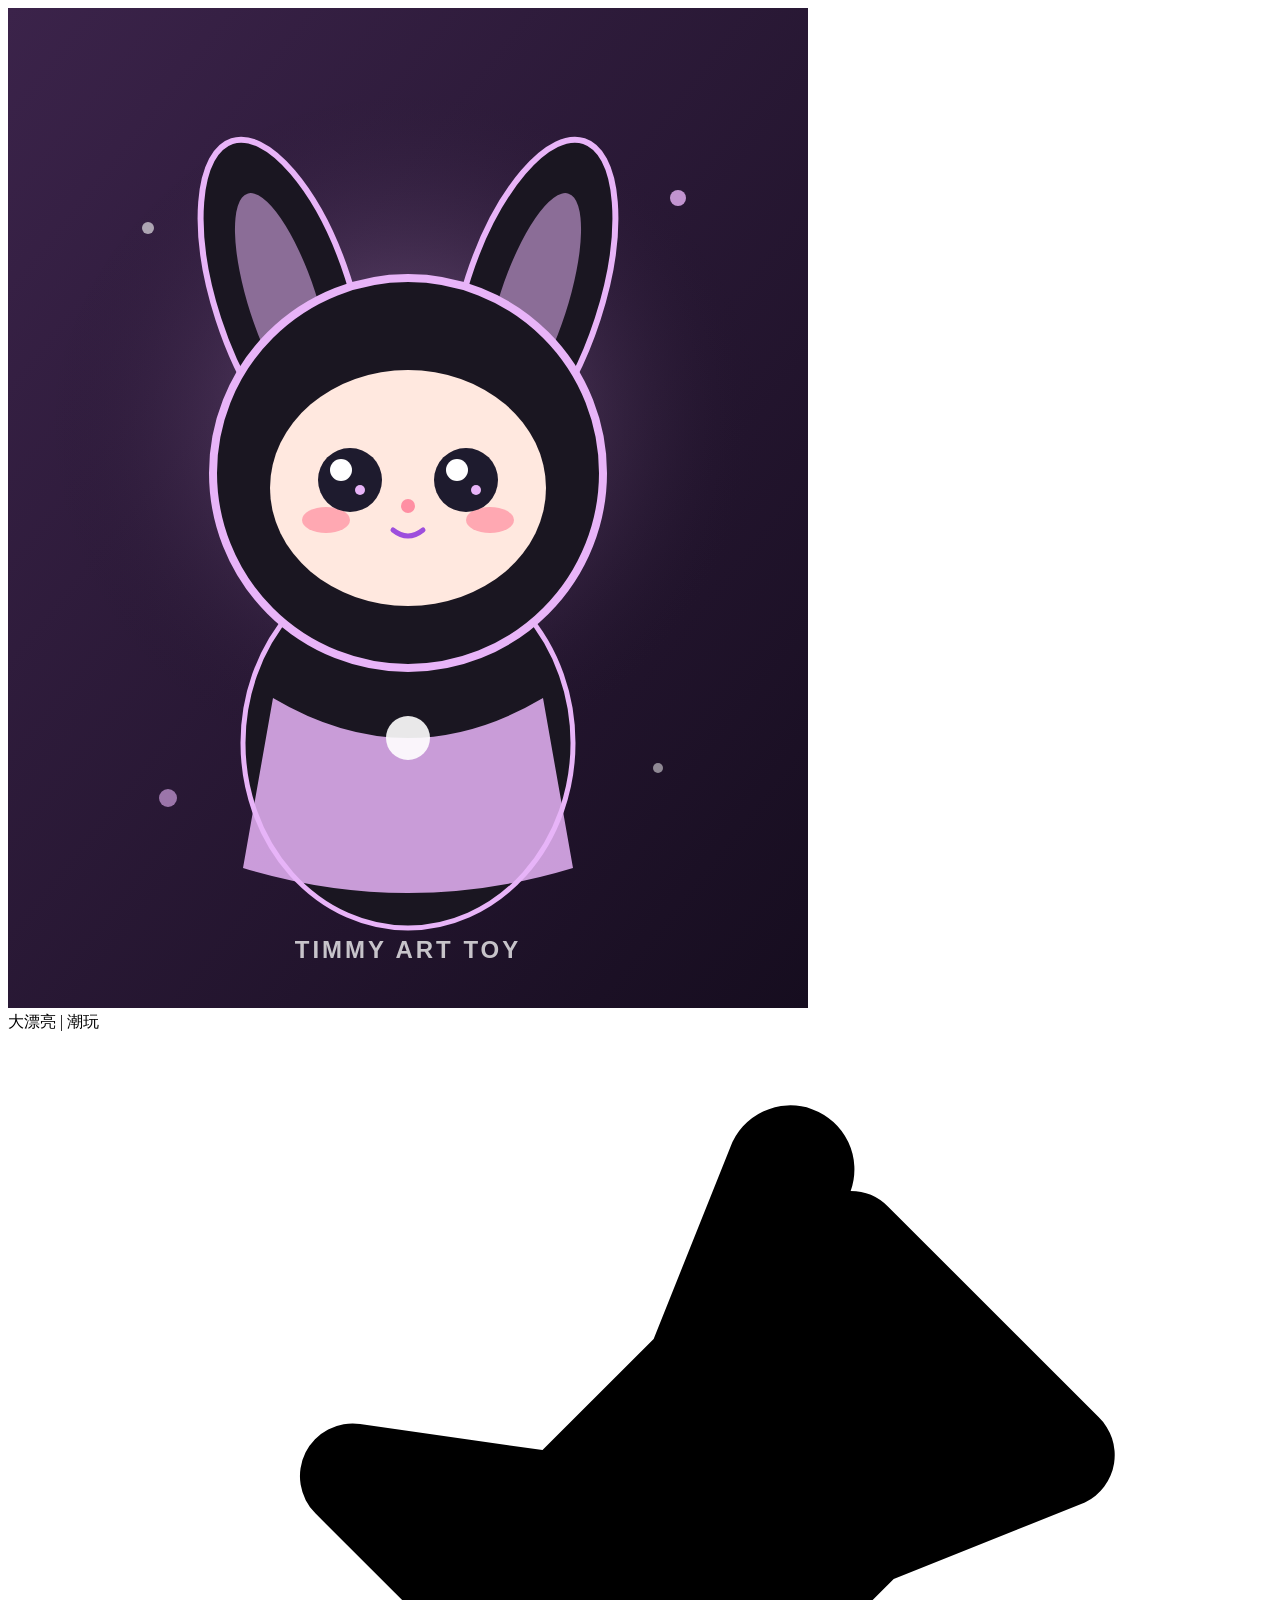
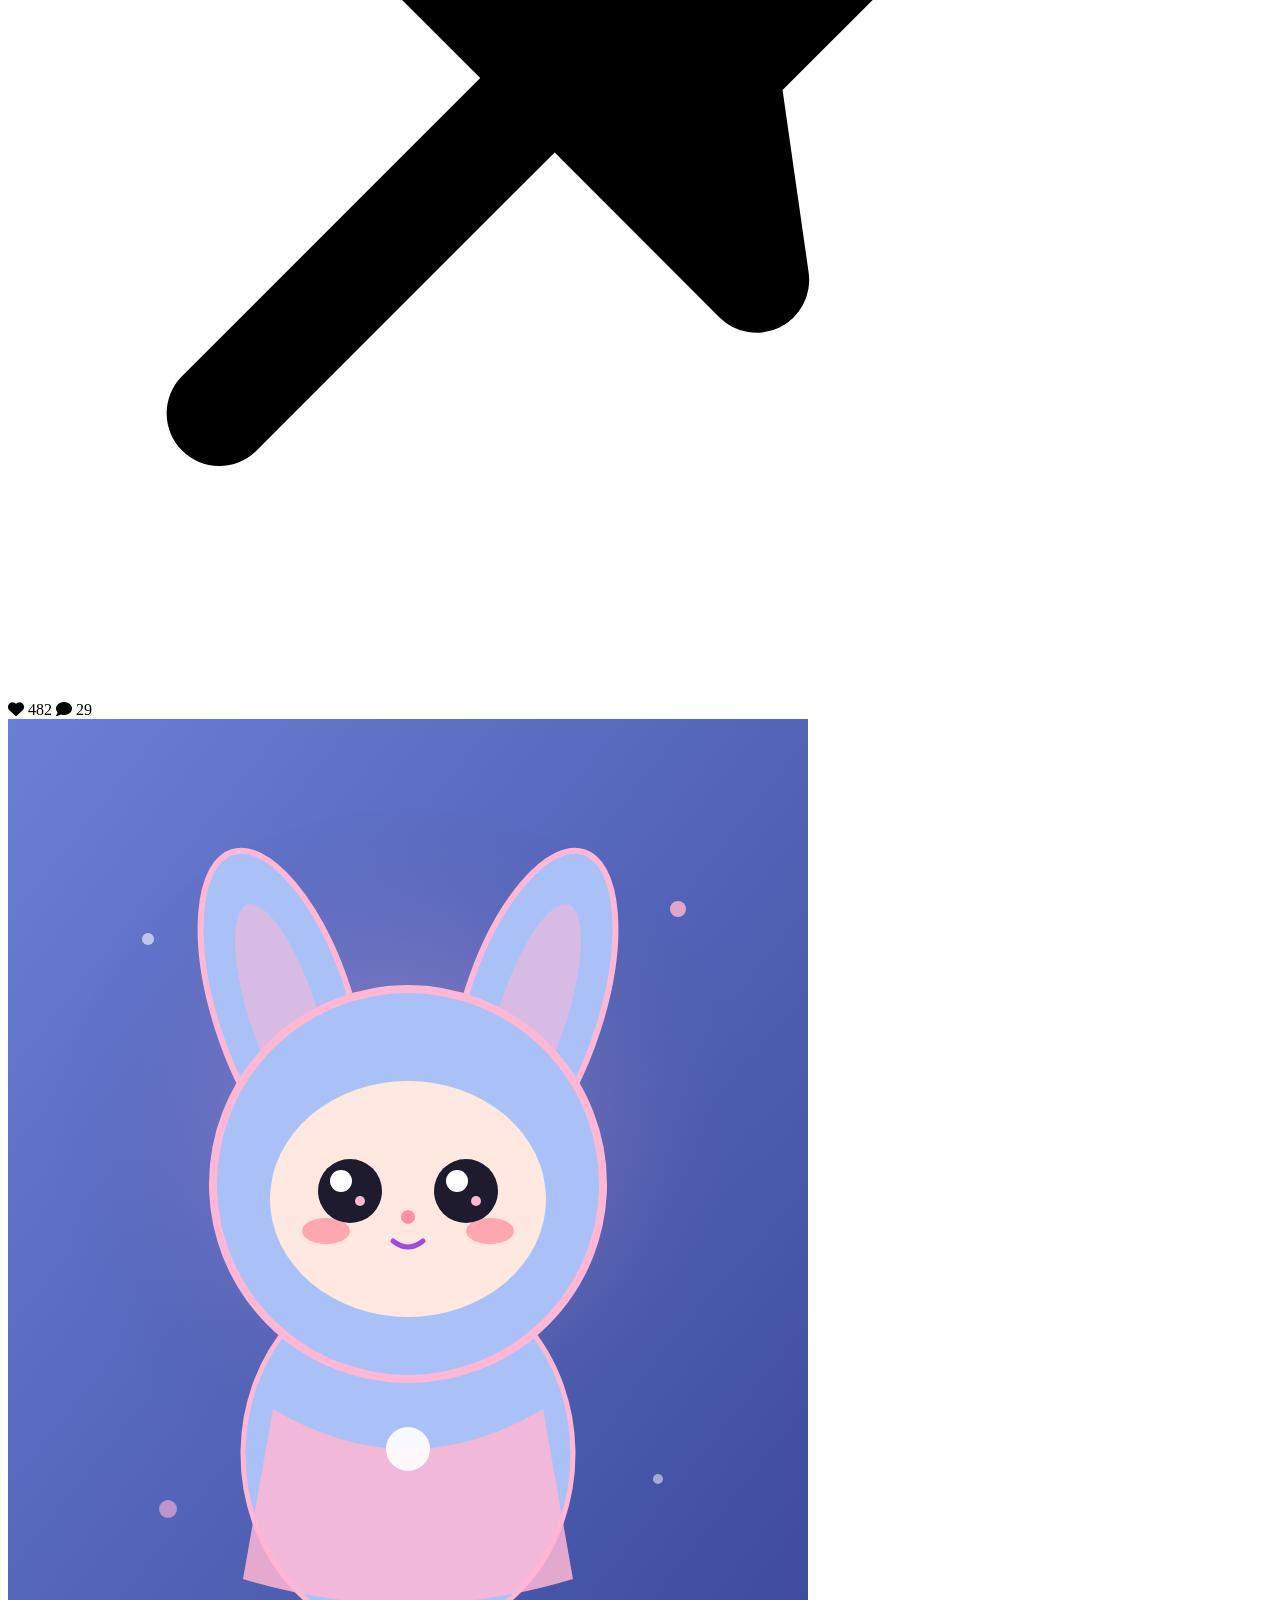
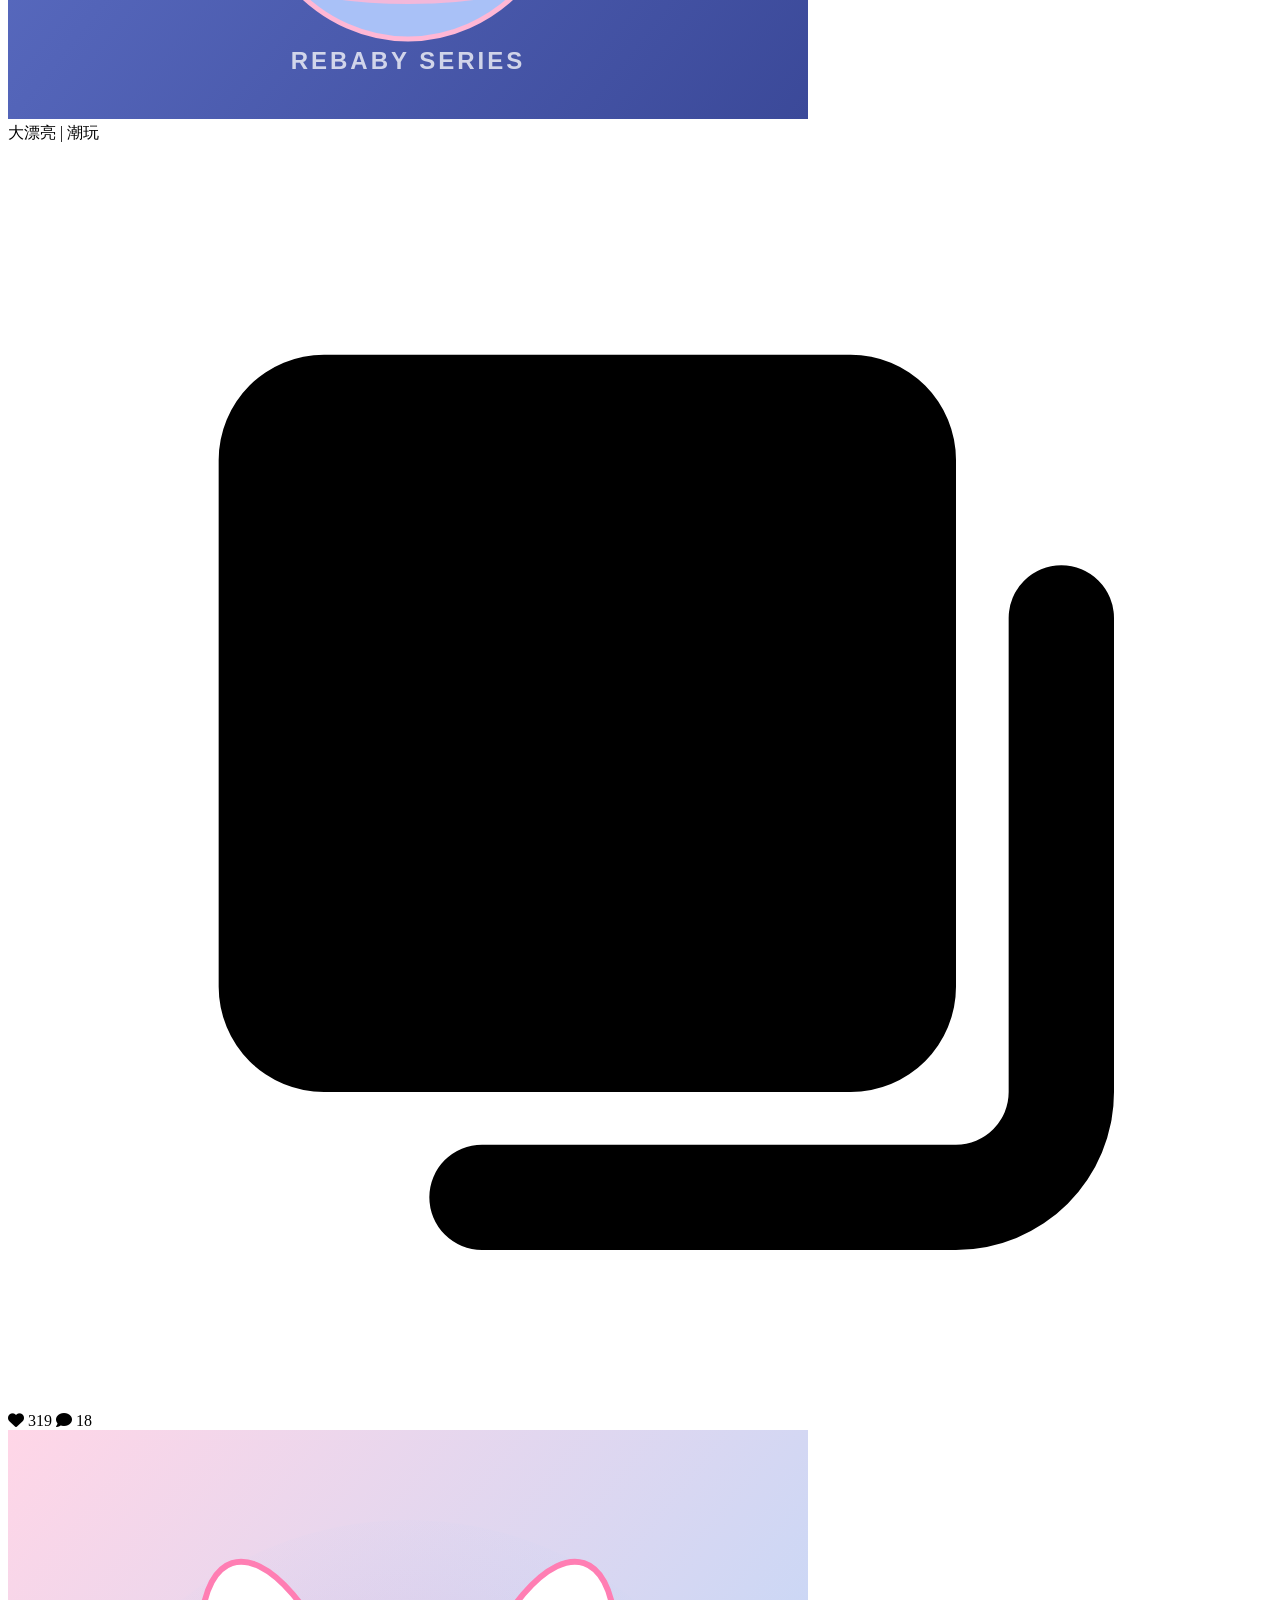
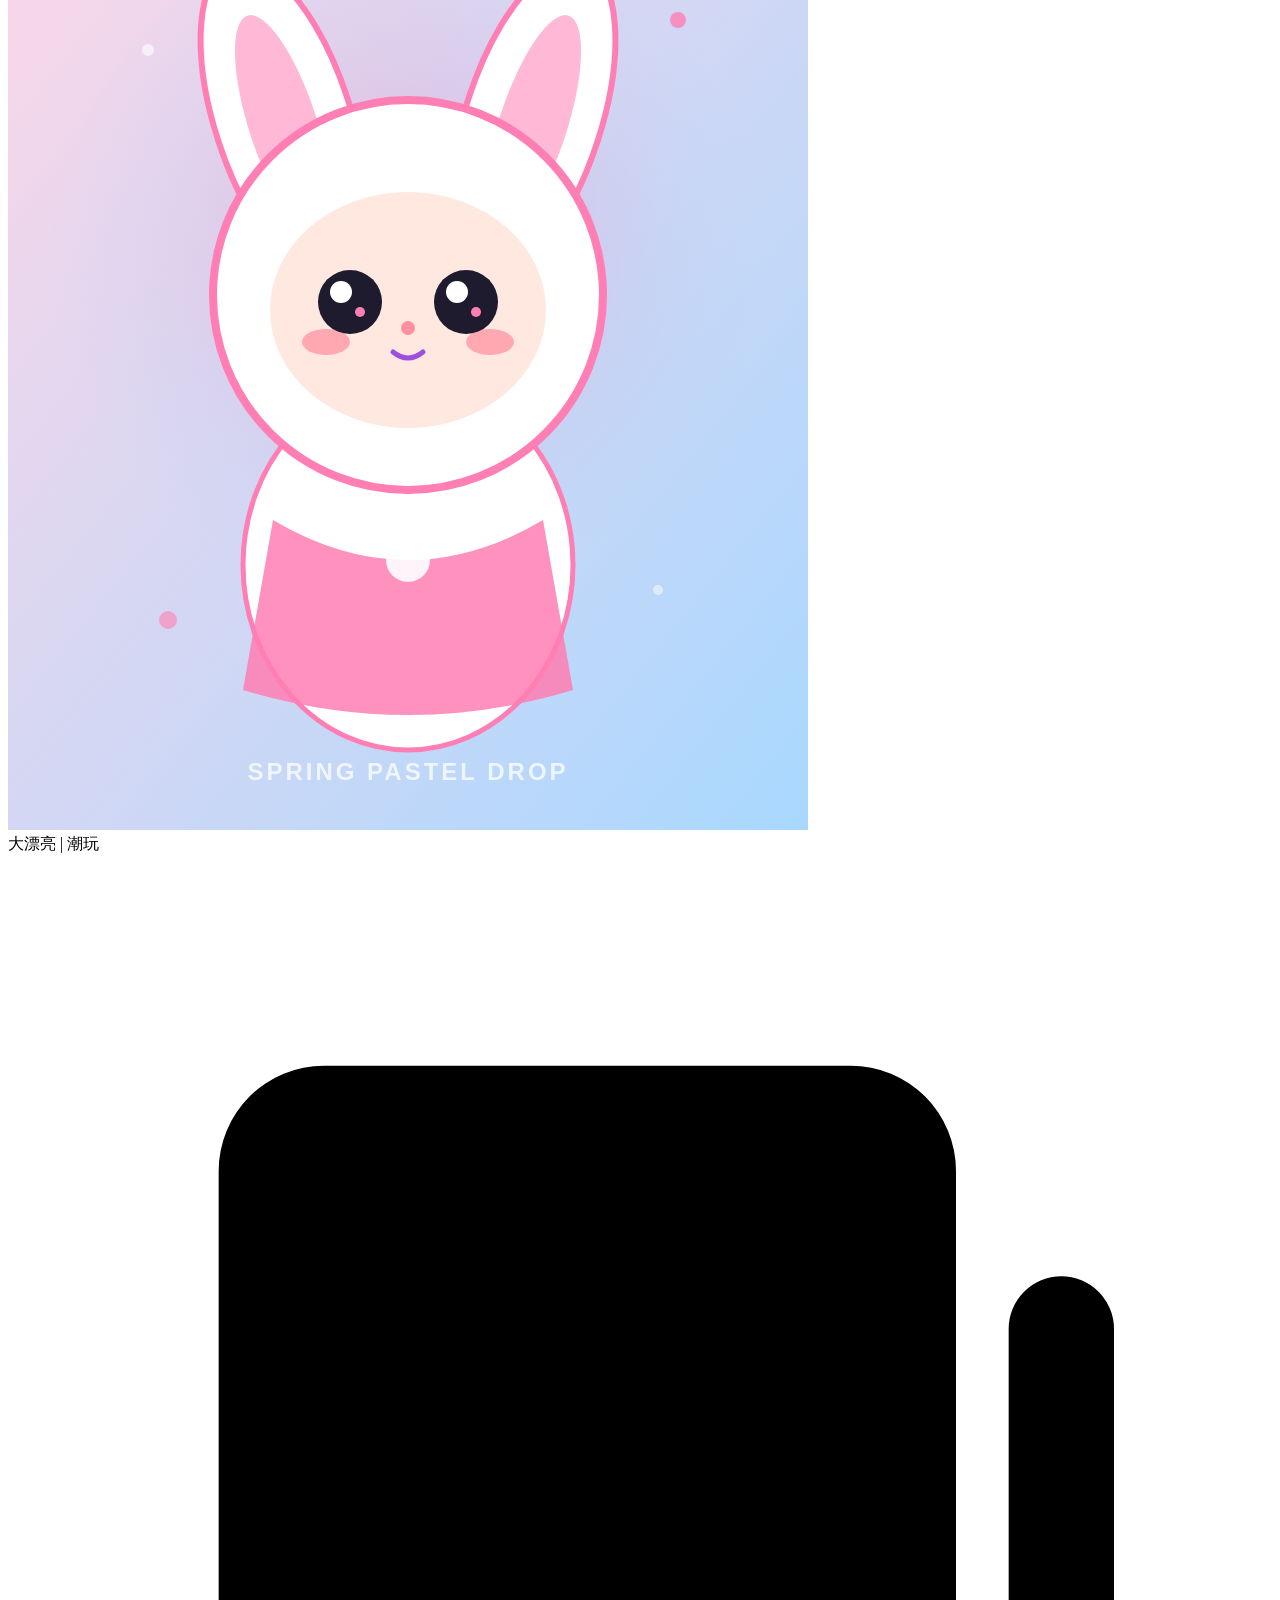
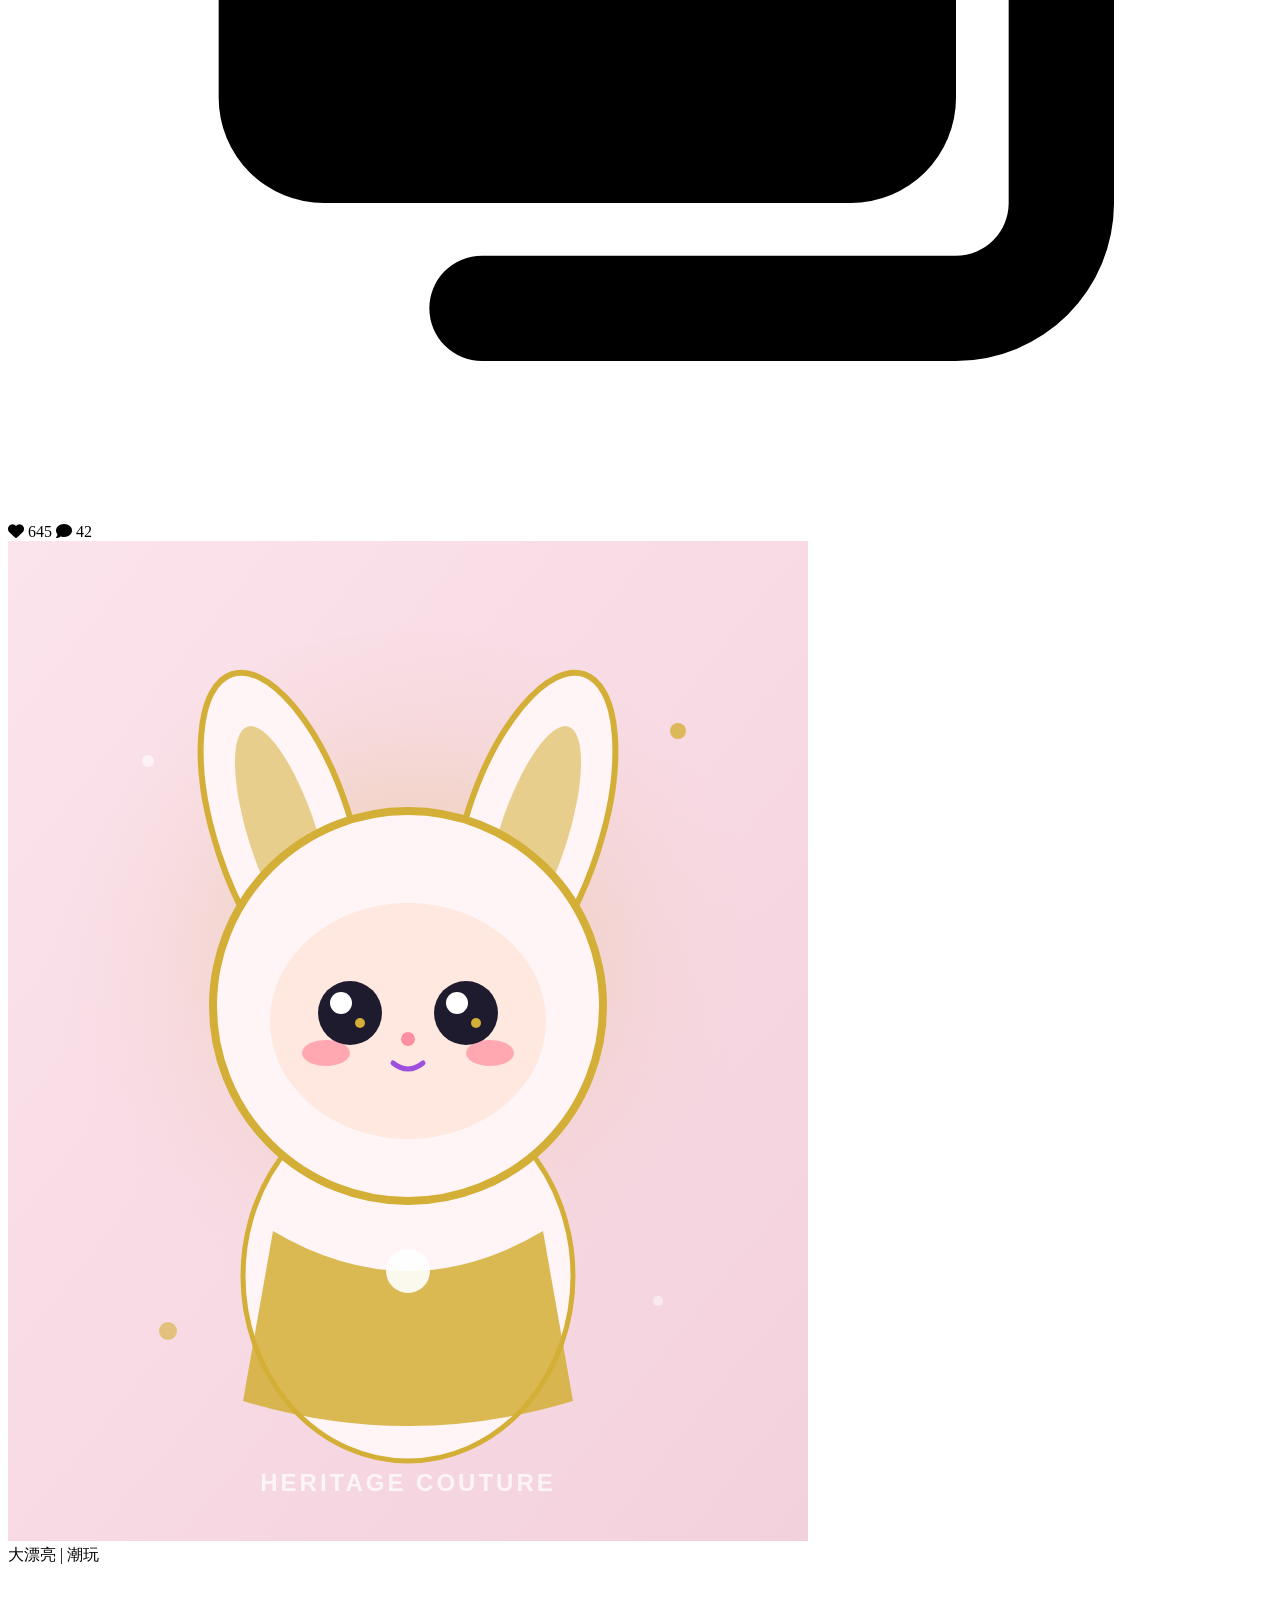
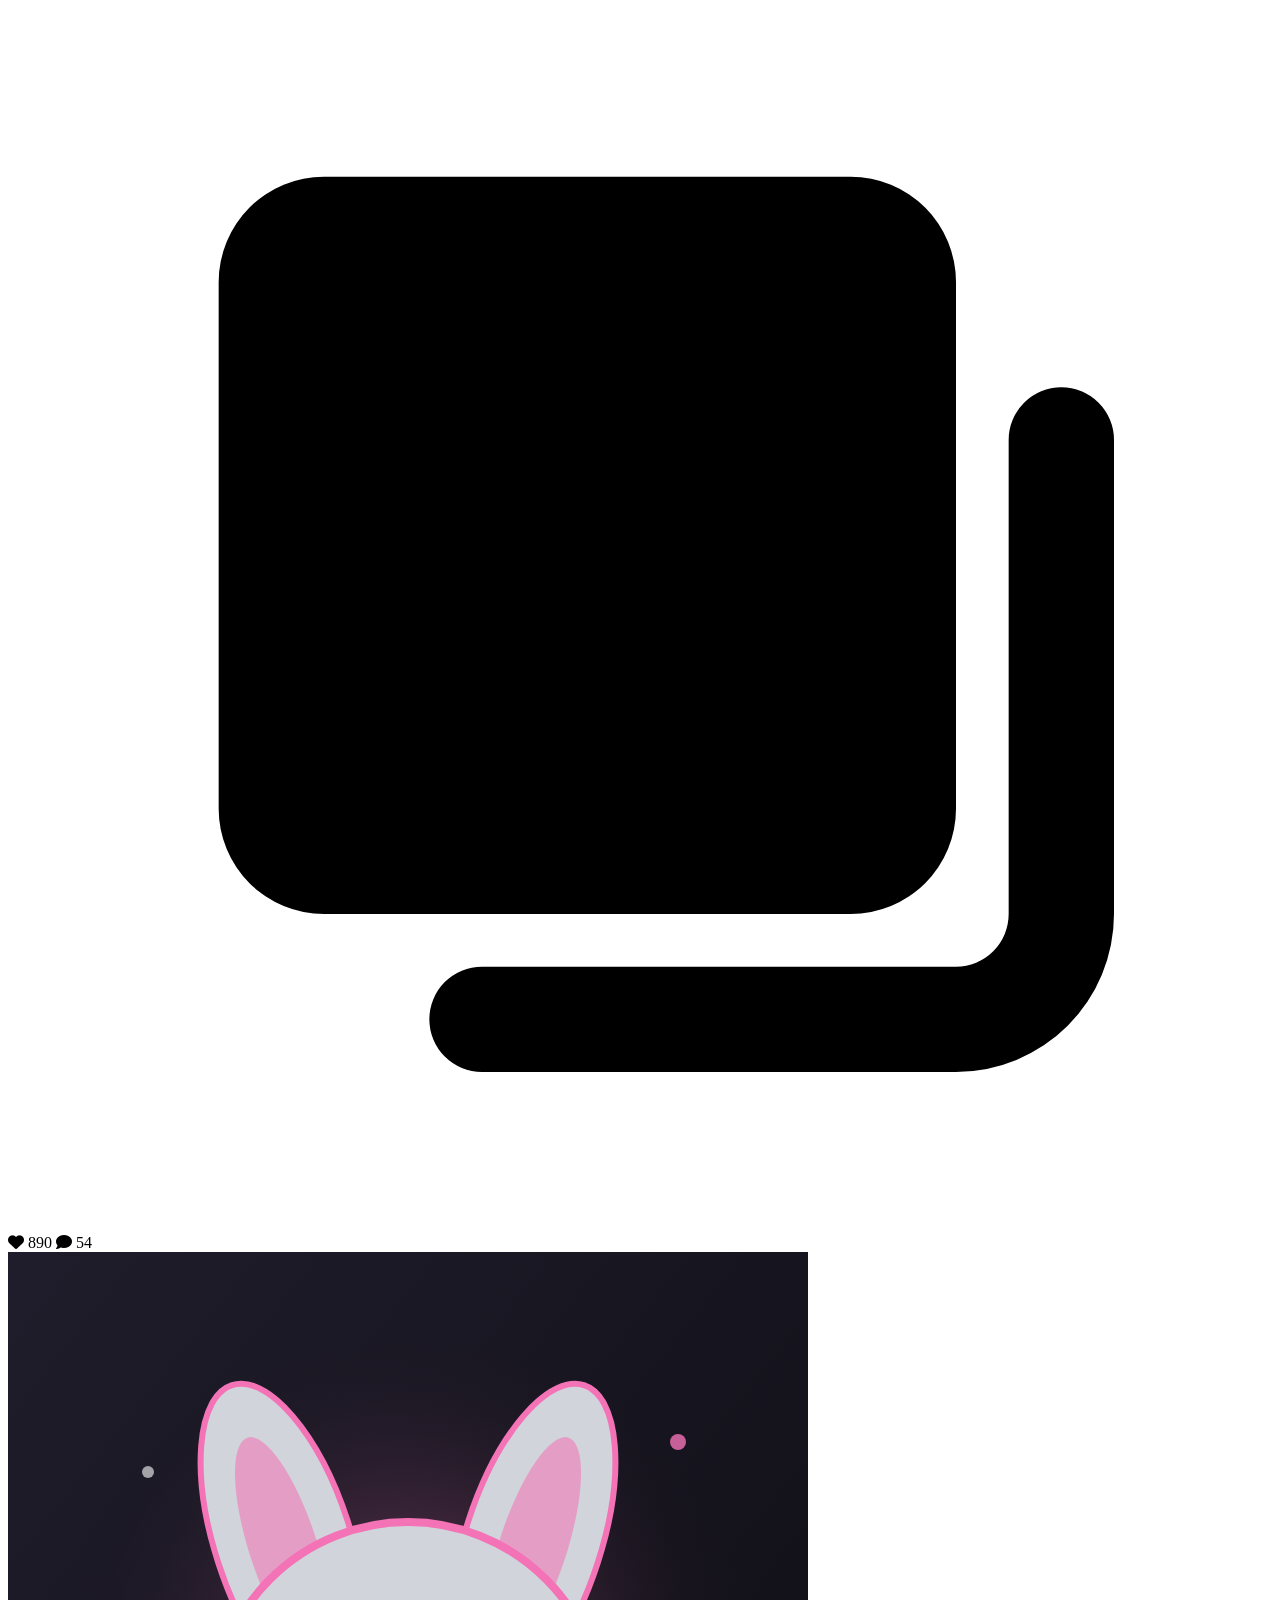
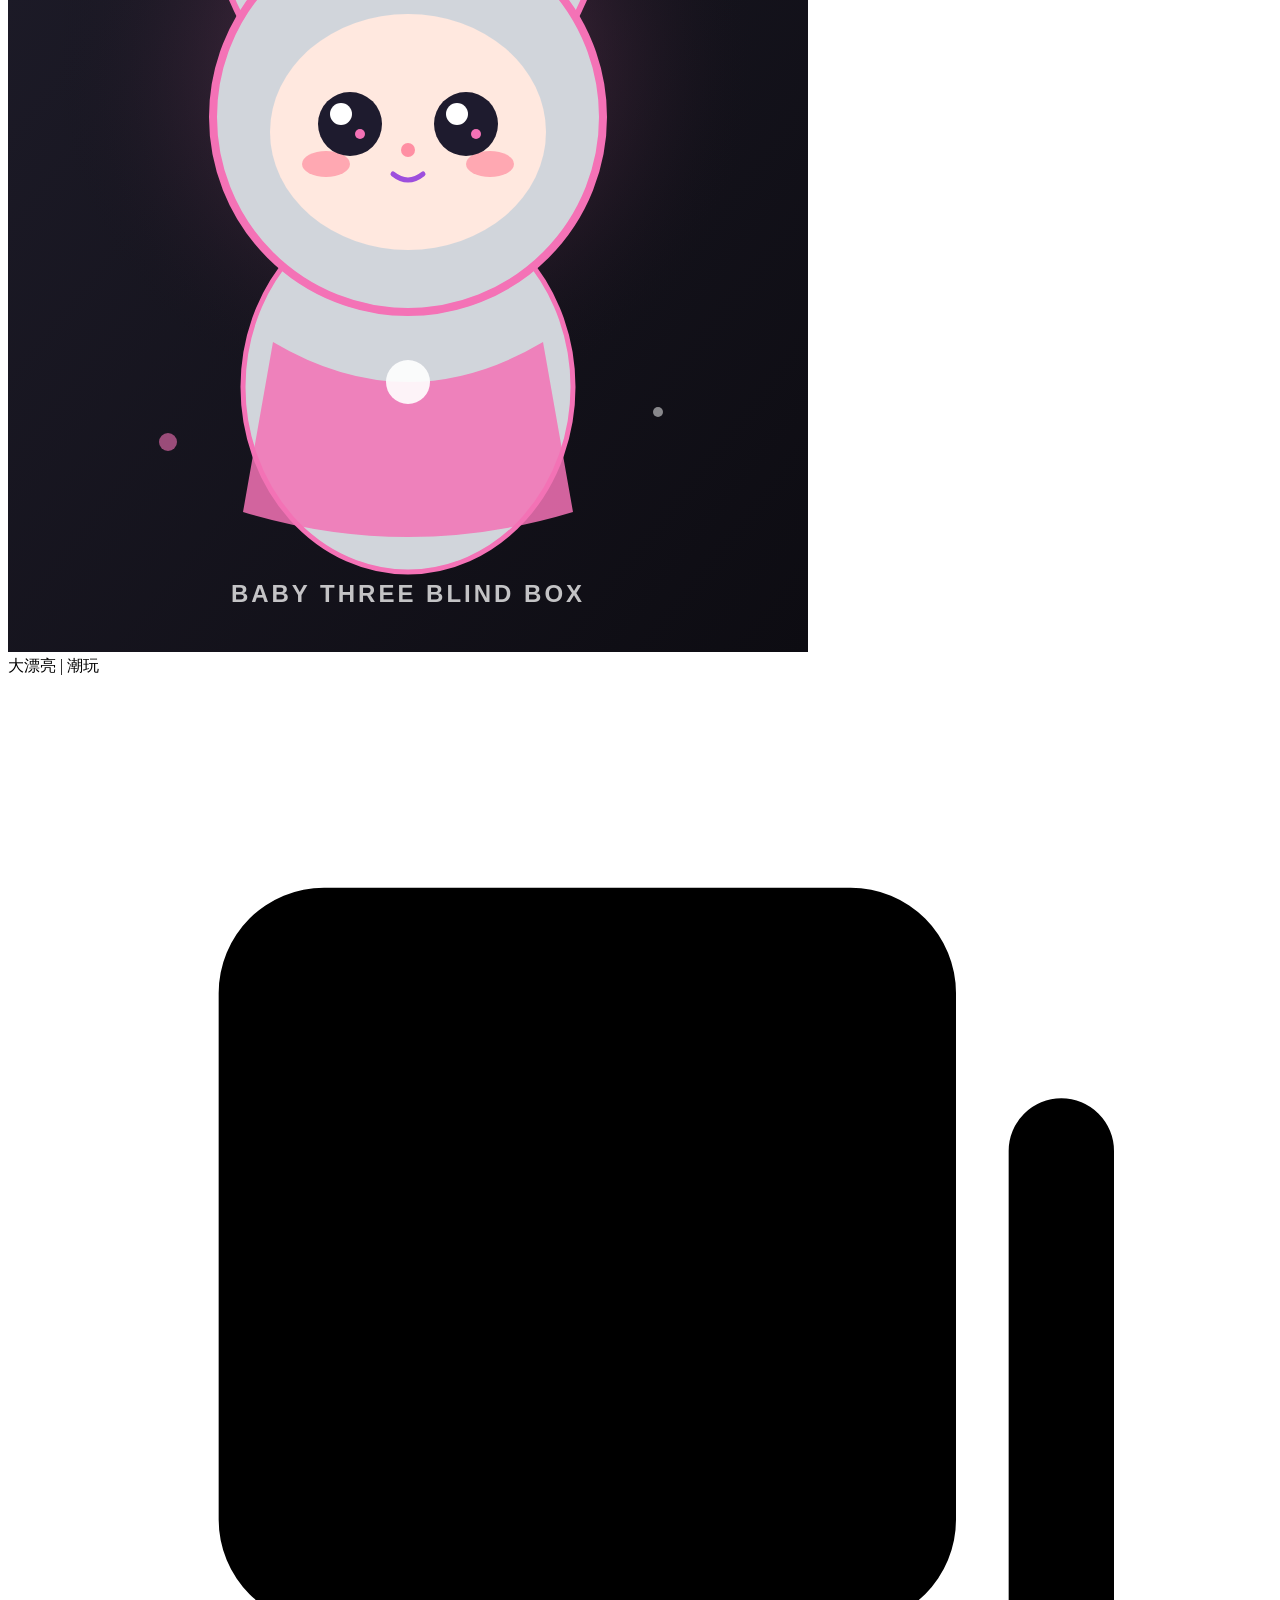
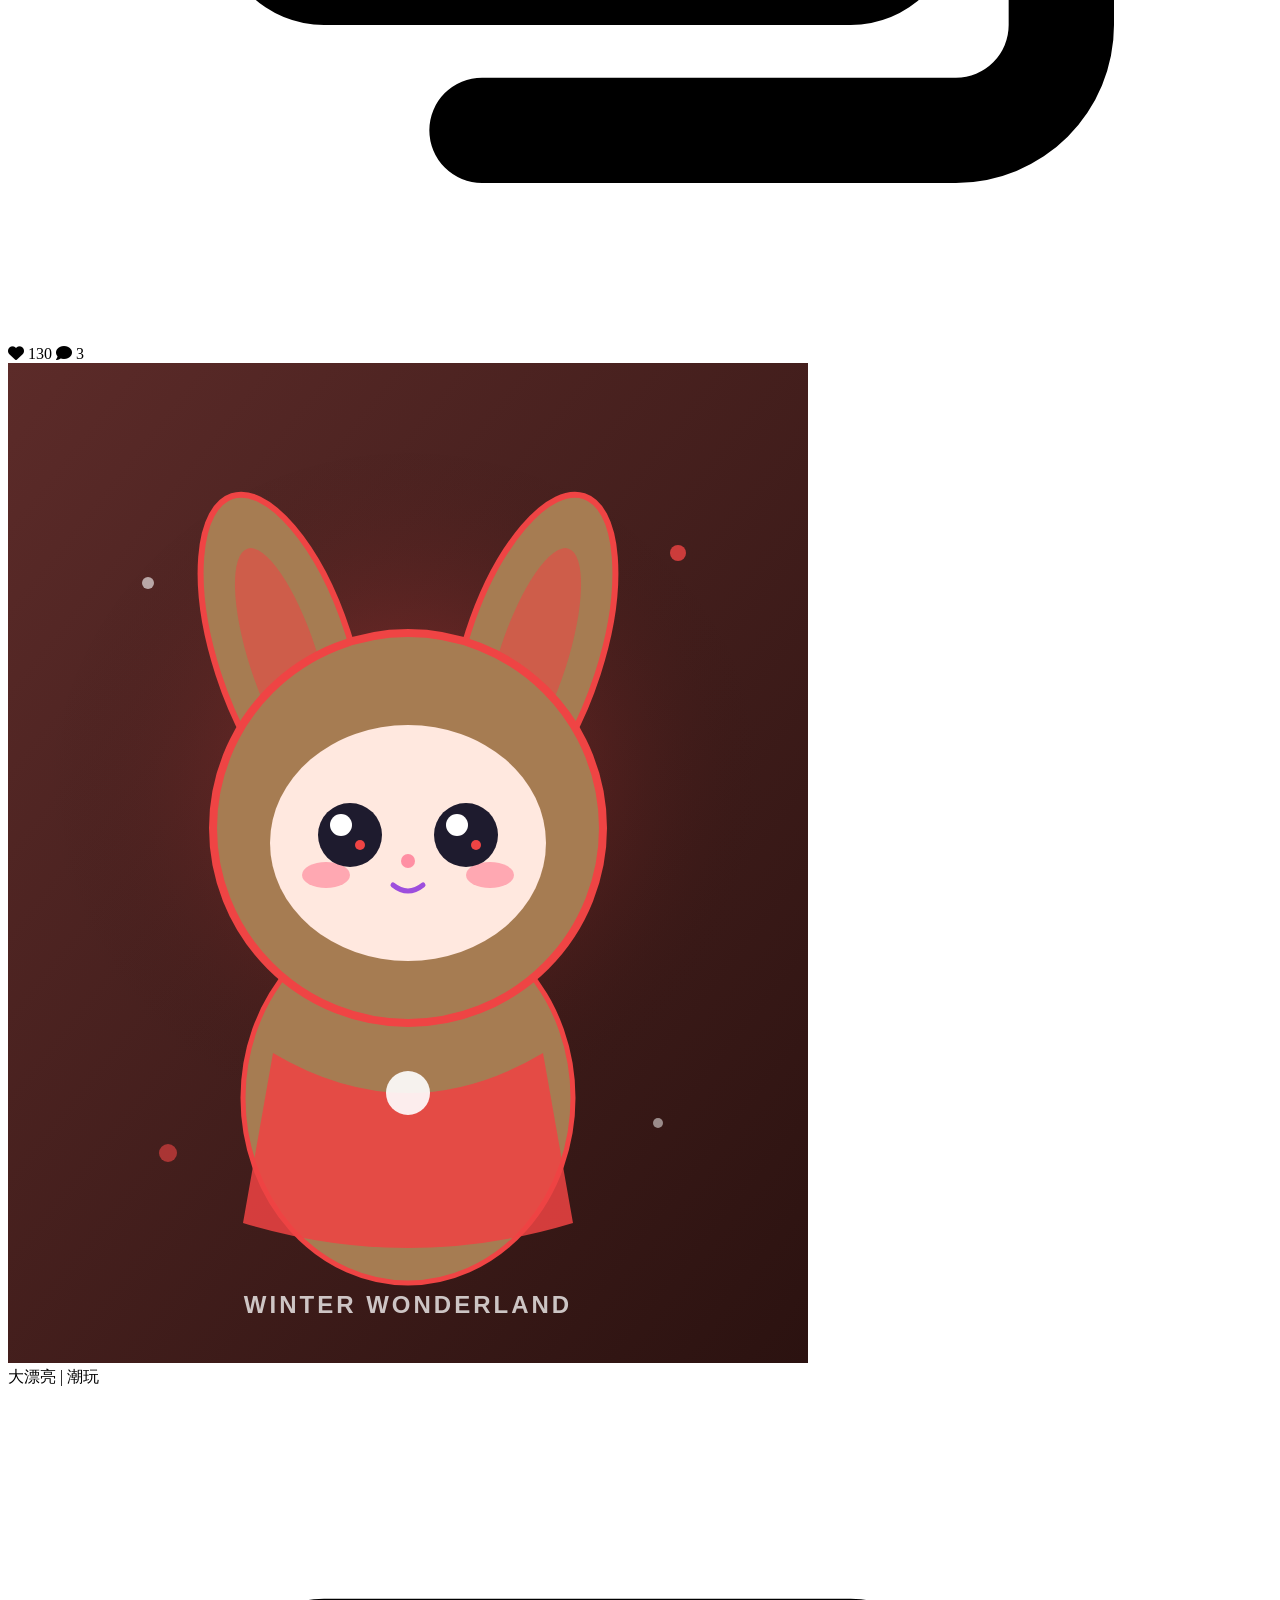
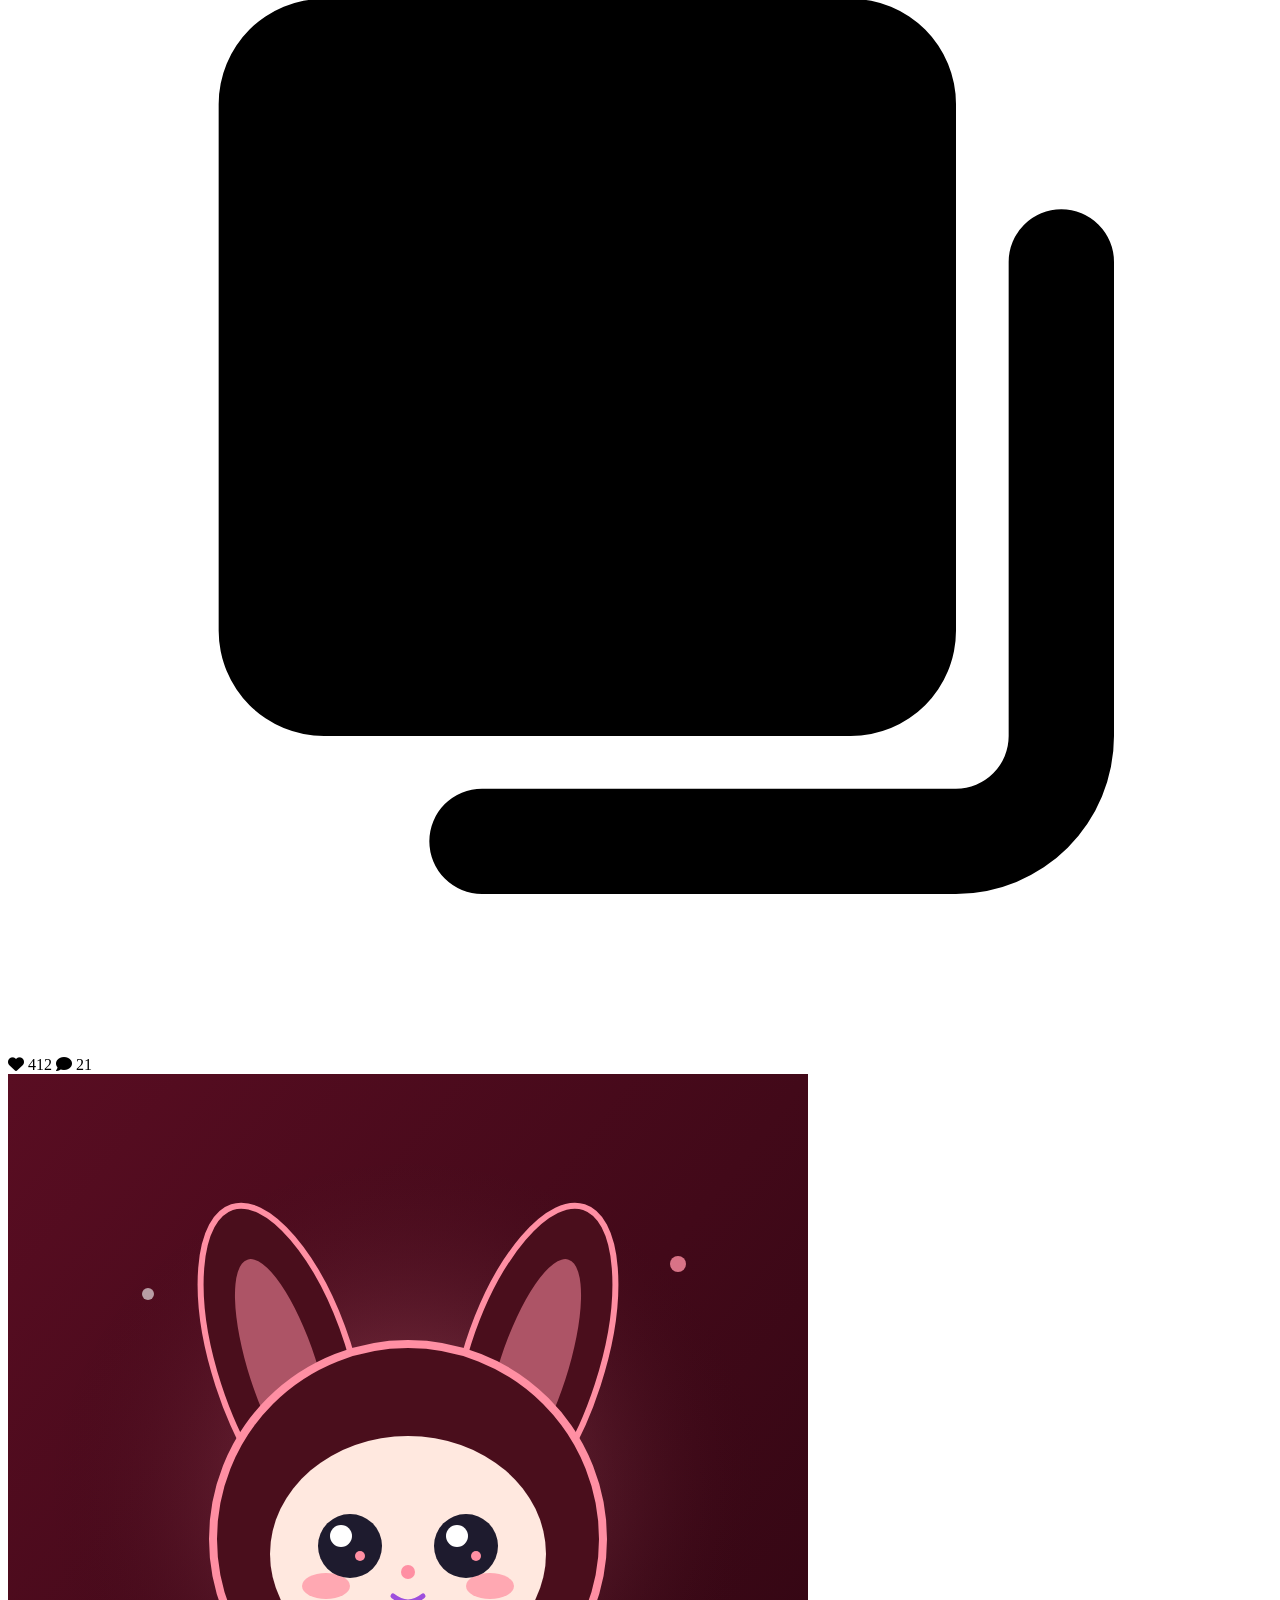
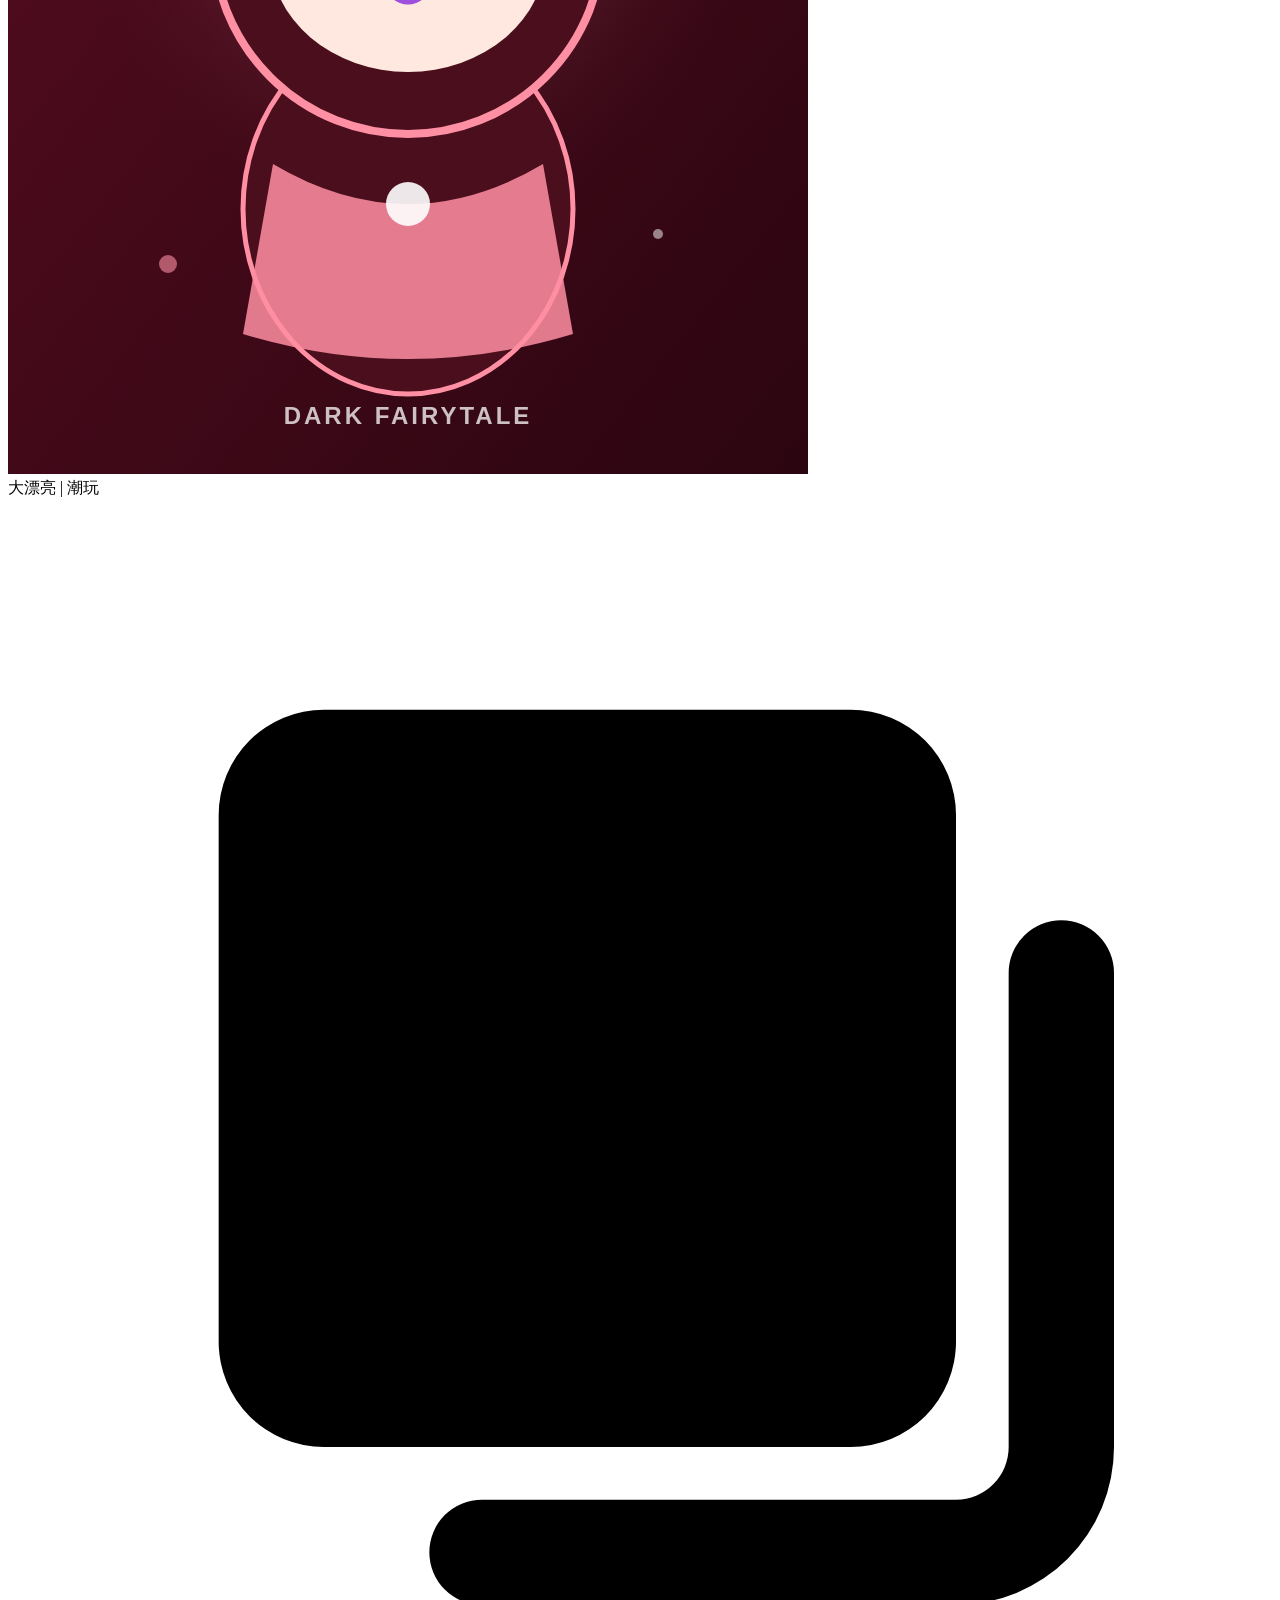
==== index.htm @ 62caba8c "add index" ====
<!DOCTYPE html>
<html lang="en">
<head>
    <meta charset="UTF-8">
    <meta name="viewport" content="width=device-width, initial-scale=1.0">
    <title>Designer Art Toy & Plush Showcase Grid</title>
    <!-- Tailwind CSS -->
    <script src="https://cdn.tailwindcss.com"></script>
    <!-- Google Fonts: Inter & Noto Sans SC for brand badge authenticity -->
    <link rel="preconnect" href="https://fonts.googleapis.com">
    <link rel="preconnect" href="https://fonts.gstatic.com" crossorigin>
    <link href="https://fonts.googleapis.com/css2?family=Inter:wght@400;600;700;800&family=Noto+Sans+SC:wght@700;900&display=swap" rel="stylesheet">
    <!-- Font Awesome for crisp UI & social icons -->
    <link rel="stylesheet" href="https://cdnjs.cloudflare.com/ajax/libs/font-awesome/6.5.1/css/all.min.css">
    <script>
        tailwind.config = {
            theme: {
                extend: {
                    fontFamily: {
                        sans: ['Inter', 'sans-serif'],
                        badge: ['"Noto Sans SC"', 'Inter', 'sans-serif'],
                    },
                    screens: {
                        'xs': '480px',
                        'md': '768px',
                        'xl': '1200px',
                    }
                }
            }
        }
    </script>
</head>
<body class="bg-white text-neutral-900 m-0 p-0 overflow-x-hidden antialiased selection:bg-rose-500 selection:text-white">

    <!-- Main Full-Screen Edge-to-Edge Gallery Grid -->
    <!-- 2 cols on mobile, 2 cols on xs (480px+), 3 cols on md (768px+), 4 cols on xl (1200px+) -->
    <main id="gallery-grid" class="w-full min-h-screen grid grid-cols-2 xs:grid-cols-2 md:grid-cols-3 xl:grid-cols-4 gap-[3px] sm:gap-[4px] bg-white">
        <!-- Cards will be dynamically injected via JS for clean modularity, fallback error handling, and interactive lightbox binding -->
    </main>

    <!-- Full-Screen Lightbox Preview Modal -->
    <div id="lightbox-modal" 
         class="fixed inset-0 z-50 hidden items-center justify-center bg-black/90 backdrop-blur-md p-3 sm:p-6 transition-opacity duration-300 opacity-0"
         role="dialog" 
         aria-modal="true" 
         aria-label="Collectible Toy Preview">
        
        <!-- Close Button -->
        <button id="lightbox-close" 
                class="absolute top-4 right-4 sm:top-6 sm:right-6 z-20 w-11 h-11 rounded-full bg-white/15 hover:bg-white/25 text-white flex items-center justify-center transition-all duration-200 active:scale-95 focus:outline-none focus:ring-2 focus:ring-white/50"
                aria-label="Close Preview">
            <i class="fa-solid fa-xmark text-xl"></i>
        </button>

        <!-- Previous Button -->
        <button id="lightbox-prev" 
                class="absolute left-2 sm:left-6 top-1/2 -translate-y-1/2 z-20 w-11 h-11 rounded-full bg-white/15 hover:bg-white/25 text-white flex items-center justify-center transition-all duration-200 active:scale-95 focus:outline-none focus:ring-2 focus:ring-white/50"
                aria-label="Previous Item">
            <i class="fa-solid fa-chevron-left text-lg"></i>
        </button>

        <!-- Next Button -->
        <button id="lightbox-next" 
                class="absolute right-2 sm:right-6 top-1/2 -translate-y-1/2 z-20 w-11 h-11 rounded-full bg-white/15 hover:bg-white/25 text-white flex items-center justify-center transition-all duration-200 active:scale-95 focus:outline-none focus:ring-2 focus:ring-white/50"
                aria-label="Next Item">
            <i class="fa-solid fa-chevron-right text-lg"></i>
        </button>

        <!-- Modal Content Container -->
        <div id="lightbox-card" class="relative max-w-4xl w-full max-h-[90vh] bg-neutral-900 rounded-2xl overflow-hidden shadow-2xl flex flex-col md:flex-row border border-white/10 transform scale-95 transition-transform duration-300">
            <!-- Image Container -->
            <div class="relative w-full md:w-3/5 bg-neutral-950 flex items-center justify-center overflow-hidden aspect-[4/5] max-h-[65vh] md:max-h-[85vh]">
                <img id="lightbox-img" src="" alt="" class="w-full h-full object-cover select-none">
                <!-- Top-Left Badge inside Lightbox -->
                <div id="lightbox-badge" class="absolute top-3 left-3 bg-[#E61E2B] text-white font-badge font-bold text-xs px-2 py-0.5 rounded-[3px] shadow-md tracking-tight">
                    大漂亮 | 潮玩
                </div>
            </div>

            <!-- Details Panel -->
            <div class="w-full md:w-2/5 p-5 sm:p-6 flex flex-col justify-between bg-neutral-900 text-white">
                <div>
                    <div class="flex items-center justify-between border-b border-white/10 pb-4 mb-4">
                        <div class="flex items-center gap-3">
                            <div class="w-9 h-9 rounded-full bg-gradient-to-tr from-rose-500 via-pink-500 to-amber-400 p-[2px]">
                                <div class="w-full h-full rounded-full bg-neutral-900 flex items-center justify-center text-xs font-extrabold text-white">
                                    潮玩
                                </div>
                            </div>
                            <div>
                                <p class="text-sm font-bold leading-tight">Dapiaoliang Studio</p>
                                <p class="text-xs text-neutral-400">Designer Vinyl & Plush</p>
                            </div>
                        </div>
                        <span id="lightbox-type-pill" class="text-[11px] font-semibold uppercase tracking-wider px-2.5 py-1 rounded-full bg-white/10 text-neutral-200">
                            Limited Edition
                        </span>
                    </div>

                    <h2 id="lightbox-title" class="text-lg sm:text-xl font-bold text-white mb-2"></h2>
                    <p id="lightbox-desc" class="text-sm text-neutral-300 leading-relaxed mb-4"></p>
                    
                    <div id="lightbox-tags" class="flex flex-wrap gap-1.5 mb-6"></div>
                </div>

                <!-- Engagement Footer -->
                <div class="pt-4 border-t border-white/10 flex items-center justify-between">
                    <div class="flex items-center gap-5">
                        <button id="lightbox-like-btn" class="flex items-center gap-2 text-white hover:text-rose-500 transition-colors cursor-pointer group p-1">
                            <i id="lightbox-heart-icon" class="fa-solid fa-heart text-xl transition-transform group-active:scale-125"></i>
                            <span id="lightbox-likes" class="font-bold text-base">130</span>
                        </button>
                        <div class="flex items-center gap-2 text-neutral-300">
                            <i class="fa-solid fa-comment text-xl"></i>
                            <span id="lightbox-comments" class="font-bold text-base">3</span>
                        </div>
                    </div>
                    <span class="text-xs text-neutral-400 font-medium">Click outside or ESC to close</span>
                </div>
            </div>
        </div>
    </div>

    <script>
        /**
         * Curated Designer Plush & Collectible Toy Showcase Data
         * Each item combines vibrant studio photography with bespoke custom SVG art overlays/fallbacks
         * to capture the authentic aesthetic of designer vinyl plush dolls (e.g., Baby Three, Timmy, Rebaby).
         */
        const showcaseItems = [
            {
                id: 1,
                title: "TIMMY Gothic Marionette Plush Series",
                series: "TIMMY Art Toy",
                badge: "大漂亮 | 潮玩",
                iconType: "pin", // Top-right pinned icon like the reference image
                likes: 482,
                comments: 29,
                liked: false,
                defaultHovered: false,
                palette: { bg1: "#3b234a", bg2: "#160d1f", accent: "#e8b4f8", fur: "#1a1621" },
                // High-aesthetic pastel/gothic plush studio visual + custom SVG art generator
                imageUrl: "https://images.unsplash.com/photo-1618336753974-aae8e04506aa?auto=format&fit=crop&w=900&q=85",
                svgTheme: "marionette",
                description: "Limited edition Gothic Marionette plush doll featuring custom glass eyes, velvet bunny ears, and lace-trimmed Victorian dress.",
                tags: ["#DesignerToy", "#ArtPlush", "#TimmySeries", "#BlindBox"]
            },
            {
                id: 2,
                title: "Rebaby-Arrival: Little Miss Puzzle",
                series: "Rebaby Series",
                badge: "大漂亮 | 潮玩",
                iconType: "carousel",
                likes: 319,
                comments: 18,
                liked: false,
                defaultHovered: false,
                palette: { bg1: "#6b7fd7", bg2: "#3b4999", accent: "#ffb7d5", fur: "#a9c1f7" },
                imageUrl: "https://images.unsplash.com/photo-1566576912321-d58ddd7a6088?auto=format&fit=crop&w=900&q=85",
                svgTheme: "puzzle",
                description: "Pastel periwinkle bunny-hooded vinyl face plush with braided yarn pigtails and embroidered star-pupil eyes.",
                tags: ["#Rebaby", "#KawaiiPlush", "#VinylFace", "#Collectible"]
            },
            {
                id: 3,
                title: "Sakura Coastline Bunny Backpack Plush",
                series: "Spring Pastel Drop",
                badge: "大漂亮 | 潮玩",
                iconType: "carousel",
                likes: 645,
                comments: 42,
                liked: false,
                defaultHovered: false,
                palette: { bg1: "#ffd6e7", bg2: "#a8d8ff", accent: "#ff7eb3", fur: "#ffffff" },
                imageUrl: "https://images.unsplash.com/photo-1558679908-541bcf1249ff?auto=format&fit=crop&w=900&q=85",
                svgTheme: "sakura",
                description: "Oversized lop-eared white plush carrier featuring floral embroidery on inner ears and ruffled baby-blue pinafore.",
                tags: ["#PlushBag", "#PastelAesthetic", "#ArtToy", "#SpringDrop"]
            },
            {
                id: 4,
                title: "Imperial Hanbok Twins Collector Set",
                series: "Heritage Couture",
                badge: "大漂亮 | 潮玩",
                iconType: "carousel",
                likes: 890,
                comments: 54,
                liked: false,
                defaultHovered: false,
                palette: { bg1: "#fce4ec", bg2: "#f3d1dc", accent: "#d4af37", fur: "#fff5f7" },
                imageUrl: "https://images.unsplash.com/photo-1513364776144-60967b0f800f?auto=format&fit=crop&w=900&q=85",
                svgTheme: "hanbok",
                description: "Twin couture edition in silk blush pink and obsidian velvet traditional robes with pearl hairpins and folding fan.",
                tags: ["#CouturePlush", "#TwinSet", "#ArtDoll", "#LimitedRelease"]
            },
            {
                id: 5,
                title: "Baby Three: Midnight Lunar Tiger",
                series: "Baby Three Blind Box",
                badge: "大漂亮 | 潮玩",
                iconType: "carousel",
                likes: 130,
                comments: 3,
                liked: false,
                defaultHovered: true, // Matches the signature dark overlay preview from reference
                palette: { bg1: "#1f1d2b", bg2: "#0d0c12", accent: "#f472b6", fur: "#d1d5db" },
                imageUrl: "https://images.unsplash.com/photo-1563396983906-b3795482a59a?auto=format&fit=crop&w=900&q=85",
                svgTheme: "lunar",
                description: "Secret chase edition snow-tiger plush with neon pom-pom ears, lunar crater display stand, and holographic accessories.",
                tags: ["#BabyThree", "#SecretEdition", "#VinylPlush", "#ToyPhotography"]
            },
            {
                id: 6,
                title: "Candy Cane Reindeer Holiday Plush",
                series: "Winter Wonderland",
                badge: "大漂亮 | 潮玩",
                iconType: "carousel",
                likes: 412,
                comments: 21,
                liked: false,
                defaultHovered: false,
                palette: { bg1: "#5c2b29", bg2: "#2b1210", accent: "#ef4444", fur: "#a67c52" },
                imageUrl: "https://images.unsplash.com/photo-1543589077-47d81606c1bf?auto=format&fit=crop&w=900&q=85",
                svgTheme: "holiday",
                description: "Cozy caramel-fur holiday edition topped with fluffy white snow trim, candy-cane antlers, and embroidered snowflake paws.",
                tags: ["#HolidayToy", "#WinterPlush", "#DesignerCollectible"]
            },
            {
                id: 7,
                title: "Crimson Velvet Bear Maid Edition",
                series: "Dark Fairytale",
                badge: "大漂亮 | 潮玩",
                iconType: "carousel",
                likes: 528,
                comments: 37,
                liked: false,
                defaultHovered: false,
                palette: { bg1: "#590d22", bg2: "#2b0510", accent: "#ff8fa3", fur: "#4a0e1c" },
                imageUrl: "https://images.unsplash.com/photo-1530325553241-4f6e7690cf36?auto=format&fit=crop&w=900&q=85",
                svgTheme: "crimson",
                description: "Burgundy plush bear hood with stitched button eye detail, rose-pink hair, and monochrome ruffled apron dress.",
                tags: ["#DarkFairytale", "#PlushBear", "#ArtToyStudio"]
            },
            {
                id: 8,
                title: "Starlight & Heart Dreamy Pajama Duo",
                series: "Sweet Dreams Series",
                badge: "大漂亮 | 潮玩",
                iconType: "carousel",
                likes: 764,
                comments: 49,
                liked: false,
                defaultHovered: false,
                palette: { bg1: "#c4b5fd", bg2: "#8b5cf6", accent: "#fb7185", fur: "#fbcfe8" },
                imageUrl: "https://images.unsplash.com/photo-1585155770447-2f66e2a397b5?auto=format&fit=crop&w=900&q=85",
                svgTheme: "dreamy",
                description: "Pastel lavender & blush jester-hat plushies holding plush yellow star and crimson heart pillows.",
                tags: ["#SweetDreams", "#PlushDuo", "#KawaiiToys", "#SoftVinyl"]
            }
        ];

        /**
         * Generates bespoke high-resolution SVG Designer Art Toy illustrations as crisp data-URI fallbacks
         * or artistic enhancements so every card looks like an authentic designer collectible showcase.
         */
        function createDesignerToySVG(item) {
            const { bg1, bg2, accent, fur } = item.palette;
            const svg = `
            <svg xmlns="http://www.w3.org/2000/svg" viewBox="0 0 800 1000" width="800" height="1000">
                <defs>
                    <linearGradient id="bg-${item.id}" x1="0%" y1="0%" x2="100%" y2="100%">
                        <stop offset="0%" stop-color="${bg1}"/>
                        <stop offset="100%" stop-color="${bg2}"/>
                    </linearGradient>
                    <radialGradient id="glow-${item.id}" cx="50%" cy="45%" r="50%">
                        <stop offset="0%" stop-color="${accent}" stop-opacity="0.45"/>
                        <stop offset="100%" stop-color="${bg2}" stop-opacity="0"/>
                    </radialGradient>
                </defs>
                <rect width="800" height="1000" fill="url(#bg-${item.id})"/>
                <circle cx="400" cy="450" r="360" fill="url(#glow-${item.id})"/>
                
                <!-- Decorative Sparkles & Frame -->
                <circle cx="140" cy="220" r="6" fill="#ffffff" opacity="0.6"/>
                <circle cx="670" cy="190" r="8" fill="${accent}" opacity="0.8"/>
                <circle cx="650" cy="760" r="5" fill="#ffffff" opacity="0.5"/>
                <circle cx="160" cy="790" r="9" fill="${accent}" opacity="0.6"/>

                <!-- Plush Bunny/Bear Ears -->
                <ellipse cx="275" cy="290" rx="68" ry="165" transform="rotate(-18 275 290)" fill="${fur}" stroke="${accent}" stroke-width="6"/>
                <ellipse cx="275" cy="295" rx="34" ry="115" transform="rotate(-18 275 295)" fill="${accent}" opacity="0.55"/>
                <ellipse cx="525" cy="290" rx="68" ry="165" transform="rotate(18 525 290)" fill="${fur}" stroke="${accent}" stroke-width="6"/>
                <ellipse cx="525" cy="295" rx="34" ry="115" transform="rotate(18 525 295)" fill="${accent}" opacity="0.55"/>

                <!-- Plush Body & Outfit -->
                <ellipse cx="400" cy="735" rx="165" ry="185" fill="${fur}" stroke="${accent}" stroke-width="5"/>
                <path d="M265 690 Q400 770 535 690 L565 860 Q400 910 235 860 Z" fill="${accent}" opacity="0.85"/>
                <circle cx="400" cy="730" r="22" fill="#ffffff" opacity="0.9"/>

                <!-- Fluffy Hood -->
                <circle cx="400" cy="465" r="195" fill="${fur}" stroke="${accent}" stroke-width="8"/>
                
                <!-- Vinyl Doll Face -->
                <ellipse cx="400" cy="480" rx="138" ry="118" fill="#ffe8df"/>
                
                <!-- Rosy Cheeks -->
                <ellipse cx="318" cy="512" rx="24" ry="13" fill="#ff758f" opacity="0.55"/>
                <ellipse cx="482" cy="512" rx="24" ry="13" fill="#ff758f" opacity="0.55"/>

                <!-- Expressive Glass Eyes -->
                <circle cx="342" cy="472" r="32" fill="#1e1b2e"/>
                <circle cx="333" cy="462" r="11" fill="#ffffff"/>
                <circle cx="352" cy="482" r="5" fill="${accent}"/>

                <circle cx="458" cy="472" r="32" fill="#1e1b2e"/>
                <circle cx="449" cy="462" r="11" fill="#ffffff"/>
                <circle cx="468" cy="482" r="5" fill="${accent}"/>

                <!-- Cute Nose & Pouty Mouth -->
                <circle cx="400" cy="498" r="7" fill="#ff8fa3"/>
                <path d="M385 522 Q400 534 415 522" fill="none" stroke="#9d4edd" stroke-width="5" stroke-linecap="round"/>

                <!-- Series Title Watermark -->
                <text x="400" y="950" font-family="Inter, sans-serif" font-weight="800" font-size="24" fill="#ffffff" opacity="0.75" text-anchor="middle" letter-spacing="3">
                    ${item.series.toUpperCase()}
                </text>
            </svg>`;
            return `data:image/svg+xml;charset=UTF-8,${encodeURIComponent(svg)}`;
        }

        const galleryGrid = document.getElementById('gallery-grid');
        let currentLightboxIndex = 0;

        /**
         * Renders the full-screen responsive card grid
         */
        function renderGallery() {
            galleryGrid.innerHTML = '';

            showcaseItems.forEach((item, index) => {
                const fallbackSvg = createDesignerToySVG(item);

                // Card Wrapper: Strict 4:5 vertical portrait ratio, crisp edge-to-edge feel
                const card = document.createElement('article');
                card.className = `group relative w-full aspect-[4/5] overflow-hidden bg-neutral-100 cursor-pointer select-none focus:outline-none focus:ring-2 focus:ring-rose-500`;
                card.setAttribute('tabindex', '0');
                card.setAttribute('role', 'button');
                card.setAttribute('aria-label', `${item.title} - ${item.likes} likes, ${item.comments} comments`);

                // Top-Right Icon SVG (Pinned icon for item 1, Carousel stack icon for others)
                const topRightIcon = item.iconType === 'pin'
                    ? `<svg class="w-4 h-4 sm:w-[18px] sm:h-[18px] text-white drop-shadow-[0_2px_4px_rgba(0,0,0,0.65)]" viewBox="0 0 24 24" fill="currentColor">
                         <path d="M16 3a1 1 0 0 1 .707.293l4 4a1 1 0 0 1-.26 1.622l-3.63 1.452-2.11 2.11.495 3.465a1 1 0 0 1-1.697.848L10.38 13.66l-5.673 5.673a1 1 0 0 1-1.414-1.414l5.673-5.673-3.13-3.125a1 1 0 0 1 .848-1.697l3.465.495 2.11-2.11 1.452-3.63A1 1 0 0 1 16 3z"/>
                       </svg>`
                    : `<svg class="w-4 h-4 sm:w-[18px] sm:h-[18px] text-white drop-shadow-[0_2px_4px_rgba(0,0,0,0.65)]" viewBox="0 0 24 24" fill="currentColor">
                         <path d="M4 6a2 2 0 0 1 2-2h10a2 2 0 0 1 2 2v10a2 2 0 0 1-2 2H6a2 2 0 0 1-2-2V6zm16 2a1 1 0 0 1 1 1v9a3 3 0 0 1-3 3H9a1 1 0 0 1 0-2h9a1 1 0 0 0 1-1V9a1 1 0 0 1 1-1z"/>
                       </svg>`;

                // Card #5 features a subtle persistent dark showcase tint until hovered, matching the reference visual
                const overlayVisibilityClasses = item.defaultHovered
                    ? 'opacity-100 bg-black/[0.38] group-hover:bg-black/[0.42]'
                    : 'opacity-0 group-hover:opacity-100 group-focus-visible:opacity-100 bg-black/[0.38]';

                card.innerHTML = `
                    <!-- Primary Collectible Image (Static scale on hover, Instagram-style) -->
                    <img src="${item.imageUrl}" 
                         alt="${item.title}"
                         loading="lazy"
                         onerror="this.onerror=null; this.src='${fallbackSvg}';"
                         class="w-full h-full object-cover object-center" />

                    <!-- Subtle Top Gradient for High Badge Legibility -->
                    <div class="pointer-events-none absolute inset-x-0 top-0 h-16 bg-gradient-to-b from-black/30 to-transparent"></div>

                    <!-- Top-Left Signature Red Brand Badge ("大漂亮 | 潮玩") -->
                    <div class="pointer-events-none absolute top-2 left-2 sm:top-2.5 sm:left-2.5 z-10 flex items-center">
                        <span class="bg-[#E61E2B] text-white font-badge font-bold text-[10px] sm:text-[11px] leading-none px-1.5 py-[3px] sm:px-2 sm:py-1 rounded-[2px] shadow-sm tracking-tight">
                            ${item.badge}
                        </span>
                    </div>

                    <!-- Top-Right Instagram Carousel / Pin Indicator -->
                    <div class="pointer-events-none absolute top-2.5 right-2.5 sm:top-3 sm:right-3 z-10">
                        ${topRightIcon}
                    </div>

                    <!-- Instagram-Style Dark Hover Overlay with Centered Like & Comment Metrics -->
                    <div class="absolute inset-0 z-20 flex items-center justify-center transition-opacity duration-150 ${overlayVisibilityClasses}">
                        <div class="flex items-center gap-7 text-white font-bold text-[15px] sm:text-base tracking-wide">
                            <span class="flex items-center gap-2">
                                <i class="fa-solid fa-heart text-white text-base sm:text-lg"></i>
                                <span data-like-count="${item.id}">${item.likes}</span>
                            </span>
                            <span class="flex items-center gap-2">
                                <i class="fa-solid fa-comment text-white text-base sm:text-lg"></i>
                                <span>${item.comments}</span>
                            </span>
                        </div>
                    </div>
                `;

                // Click & Keyboard triggers for Lightbox Modal
                card.addEventListener('click', () => openLightbox(index));
                card.addEventListener('keydown', (e) => {
                    if (e.key === 'Enter' || e.key === ' ') {
                        e.preventDefault();
                        openLightbox(index);
                    }
                });

                galleryGrid.appendChild(card);
            });
        }

        // Lightbox Controls & State Management
        const lightboxModal = document.getElementById('lightbox-modal');
        const lightboxCard = document.getElementById('lightbox-card');
        const lightboxImg = document.getElementById('lightbox-img');
        const lightboxBadge = document.getElementById('lightbox-badge');
        const lightboxTitle = document.getElementById('lightbox-title');
        const lightboxDesc = document.getElementById('lightbox-desc');
        const lightboxTags = document.getElementById('lightbox-tags');
        const lightboxLikes = document.getElementById('lightbox-likes');
        const lightboxComments = document.getElementById('lightbox-comments');
        const lightboxTypePill = document.getElementById('lightbox-type-pill');
        const lightboxLikeBtn = document.getElementById('lightbox-like-btn');
        const lightboxHeartIcon = document.getElementById('lightbox-heart-icon');

        function updateLightboxContent(index) {
            currentLightboxIndex = (index + showcaseItems.length) % showcaseItems.length;
            const item = showcaseItems[currentLightboxIndex];
            const fallbackSvg = createDesignerToySVG(item);

            lightboxImg.onerror = function() {
                this.onerror = null;
                this.src = fallbackSvg;
            };
            lightboxImg.src = item.imageUrl;
            lightboxImg.alt = item.title;

            lightboxBadge.textContent = item.badge;
            lightboxTitle.textContent = item.title;
            lightboxDesc.textContent = item.description;
            lightboxLikes.textContent = item.likes;
            lightboxComments.textContent = item.comments;
            lightboxTypePill.textContent = item.series;

            // Update heart button state
            if (item.liked) {
                lightboxHeartIcon.classList.add('text-rose-500');
                lightboxHeartIcon.classList.remove('text-white');
            } else {
                lightboxHeartIcon.classList.remove('text-rose-500');
                lightboxHeartIcon.classList.add('text-white');
            }

            // Render hashtags
            lightboxTags.innerHTML = item.tags
                .map(tag => `<span class="text-xs font-medium px-2.5 py-1 rounded-md bg-white/5 text-rose-300 border border-white/10">${tag}</span>`)
                .join('');
        }

        function openLightbox(index) {
            updateLightboxContent(index);
            lightboxModal.classList.remove('hidden');
            lightboxModal.classList.add('flex');
            document.body.style.overflow = 'hidden';

            // Trigger smooth fade & scale-in animation
            requestAnimationFrame(() => {
                lightboxModal.classList.remove('opacity-0');
                lightboxModal.classList.add('opacity-100');
                lightboxCard.classList.remove('scale-95');
                lightboxCard.classList.add('scale-100');
            });
        }

        function closeLightbox() {
            lightboxModal.classList.remove('opacity-100');
            lightboxModal.classList.add('opacity-0');
            lightboxCard.classList.remove('scale-100');
            lightboxCard.classList.add('scale-95');

            setTimeout(() => {
                lightboxModal.classList.add('hidden');
                lightboxModal.classList.remove('flex');
                document.body.style.overflow = '';
            }, 250);
        }

        // Interactive Like Toggle inside Lightbox
        lightboxLikeBtn.addEventListener('click', () => {
            const item = showcaseItems[currentLightboxIndex];
            item.liked = !item.liked;
            item.likes += item.liked ? 1 : -1;

            // Sync UI in modal and grid card
            updateLightboxContent(currentLightboxIndex);
            const gridLikeSpan = document.querySelector(`[data-like-count="${item.id}"]`);
            if (gridLikeSpan) {
                gridLikeSpan.textContent = item.likes;
            }
        });

        // Navigation & Modal Event Listeners
        document.getElementById('lightbox-close').addEventListener('click', closeLightbox);
        document.getElementById('lightbox-prev').addEventListener('click', (e) => {
            e.stopPropagation();
            updateLightboxContent(currentLightboxIndex - 1);
        });
        document.getElementById('lightbox-next').addEventListener('click', (e) => {
            e.stopPropagation();
            updateLightboxContent(currentLightboxIndex + 1);
        });

        // Close on backdrop click
        lightboxModal.addEventListener('click', (e) => {
            if (e.target === lightboxModal) {
                closeLightbox();
            }
        });

        // Keyboard navigation (Escape, Left/Right Arrows)
        document.addEventListener('keydown', (e) => {
            if (lightboxModal.classList.contains('hidden')) return;
            if (e.key === 'Escape') closeLightbox();
            if (e.key === 'ArrowLeft') updateLightboxContent(currentLightboxIndex - 1);
            if (e.key === 'ArrowRight') updateLightboxContent(currentLightboxIndex + 1);
        });

        // Touch Swipe Support for Mobile Lightbox Navigation
        let touchStartX = 0;
        lightboxModal.addEventListener('touchstart', (e) => {
            touchStartX = e.changedTouches[0].screenX;
        }, { passive: true });

        lightboxModal.addEventListener('touchend', (e) => {
            const touchEndX = e.changedTouches[0].screenX;
            const deltaX = touchEndX - touchStartX;
            if (Math.abs(deltaX) > 50) {
                if (deltaX > 0) {
                    updateLightboxContent(currentLightboxIndex - 1);
                } else {
                    updateLightboxContent(currentLightboxIndex + 1);
                }
            }
        }, { passive: true });

        // Initialize Gallery on Window Load
        window.addEventListener('DOMContentLoaded', renderGallery);
    </script>
</body>
</html>
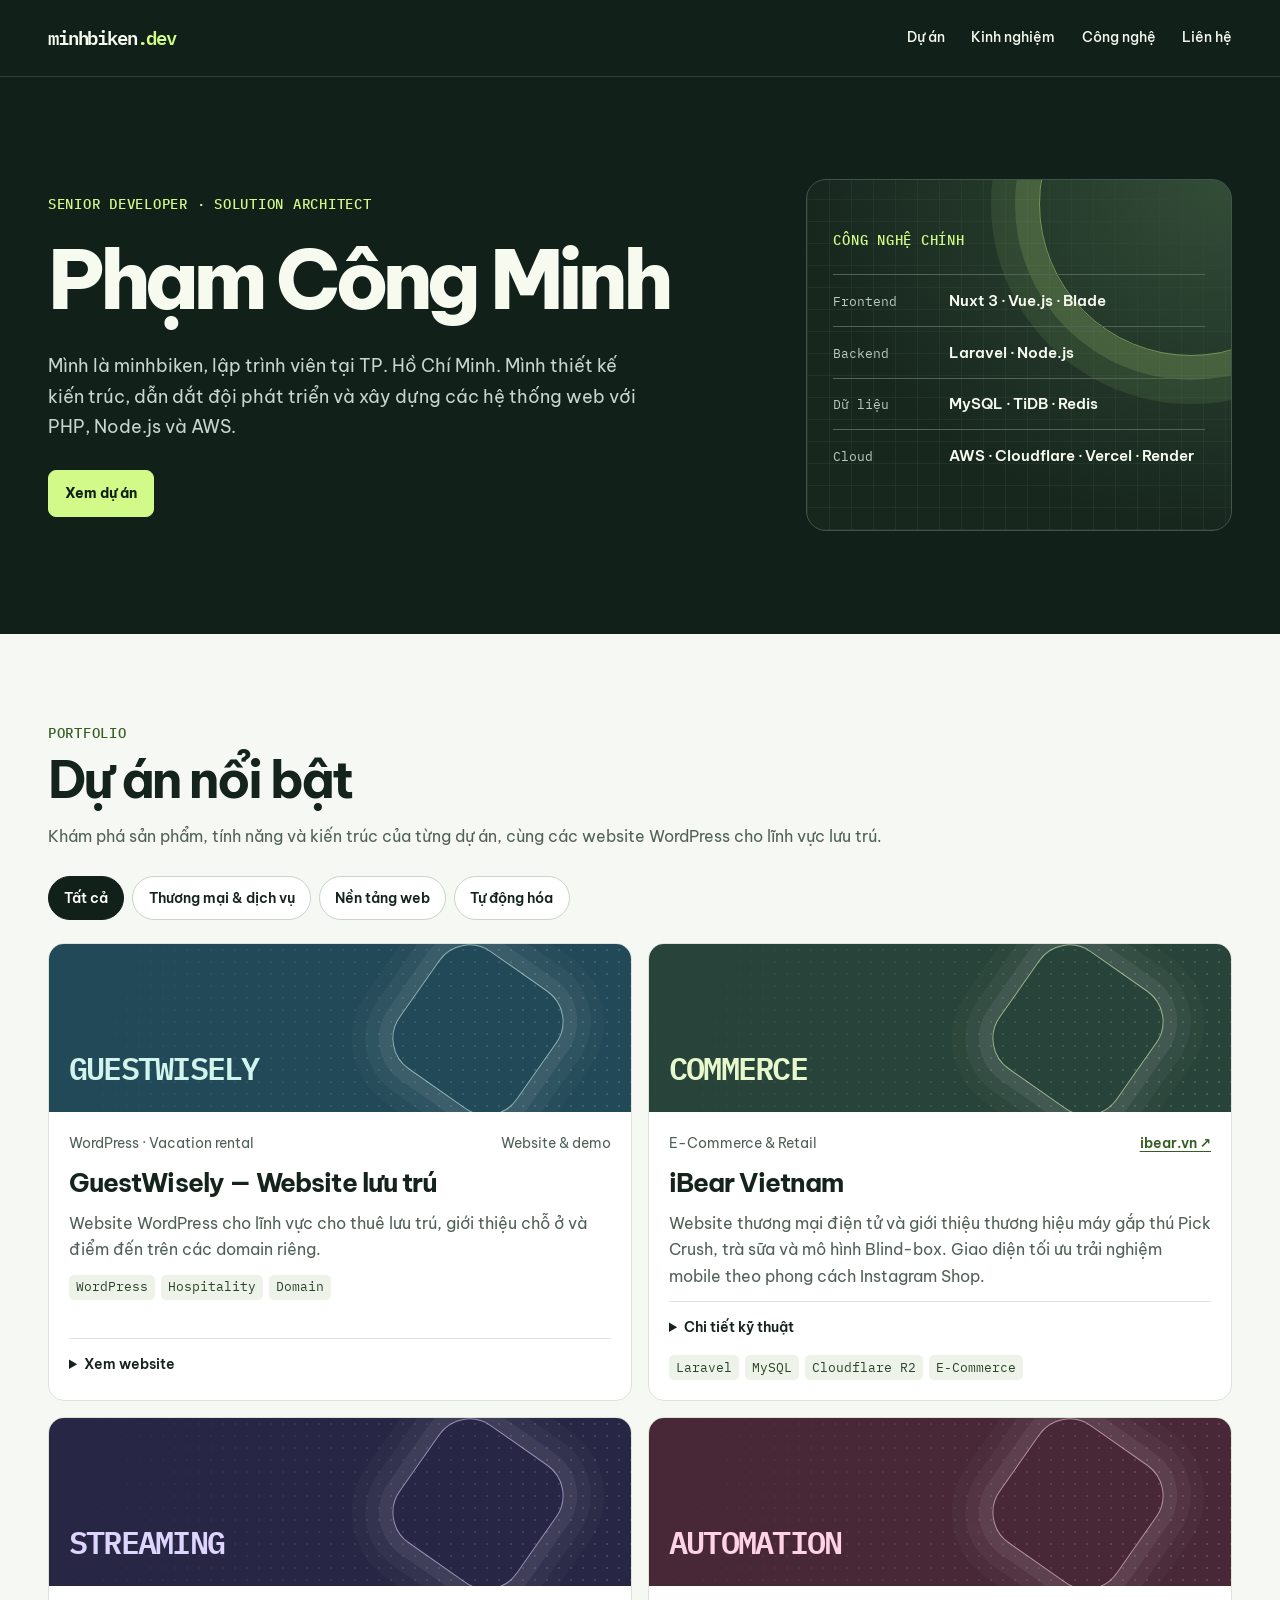
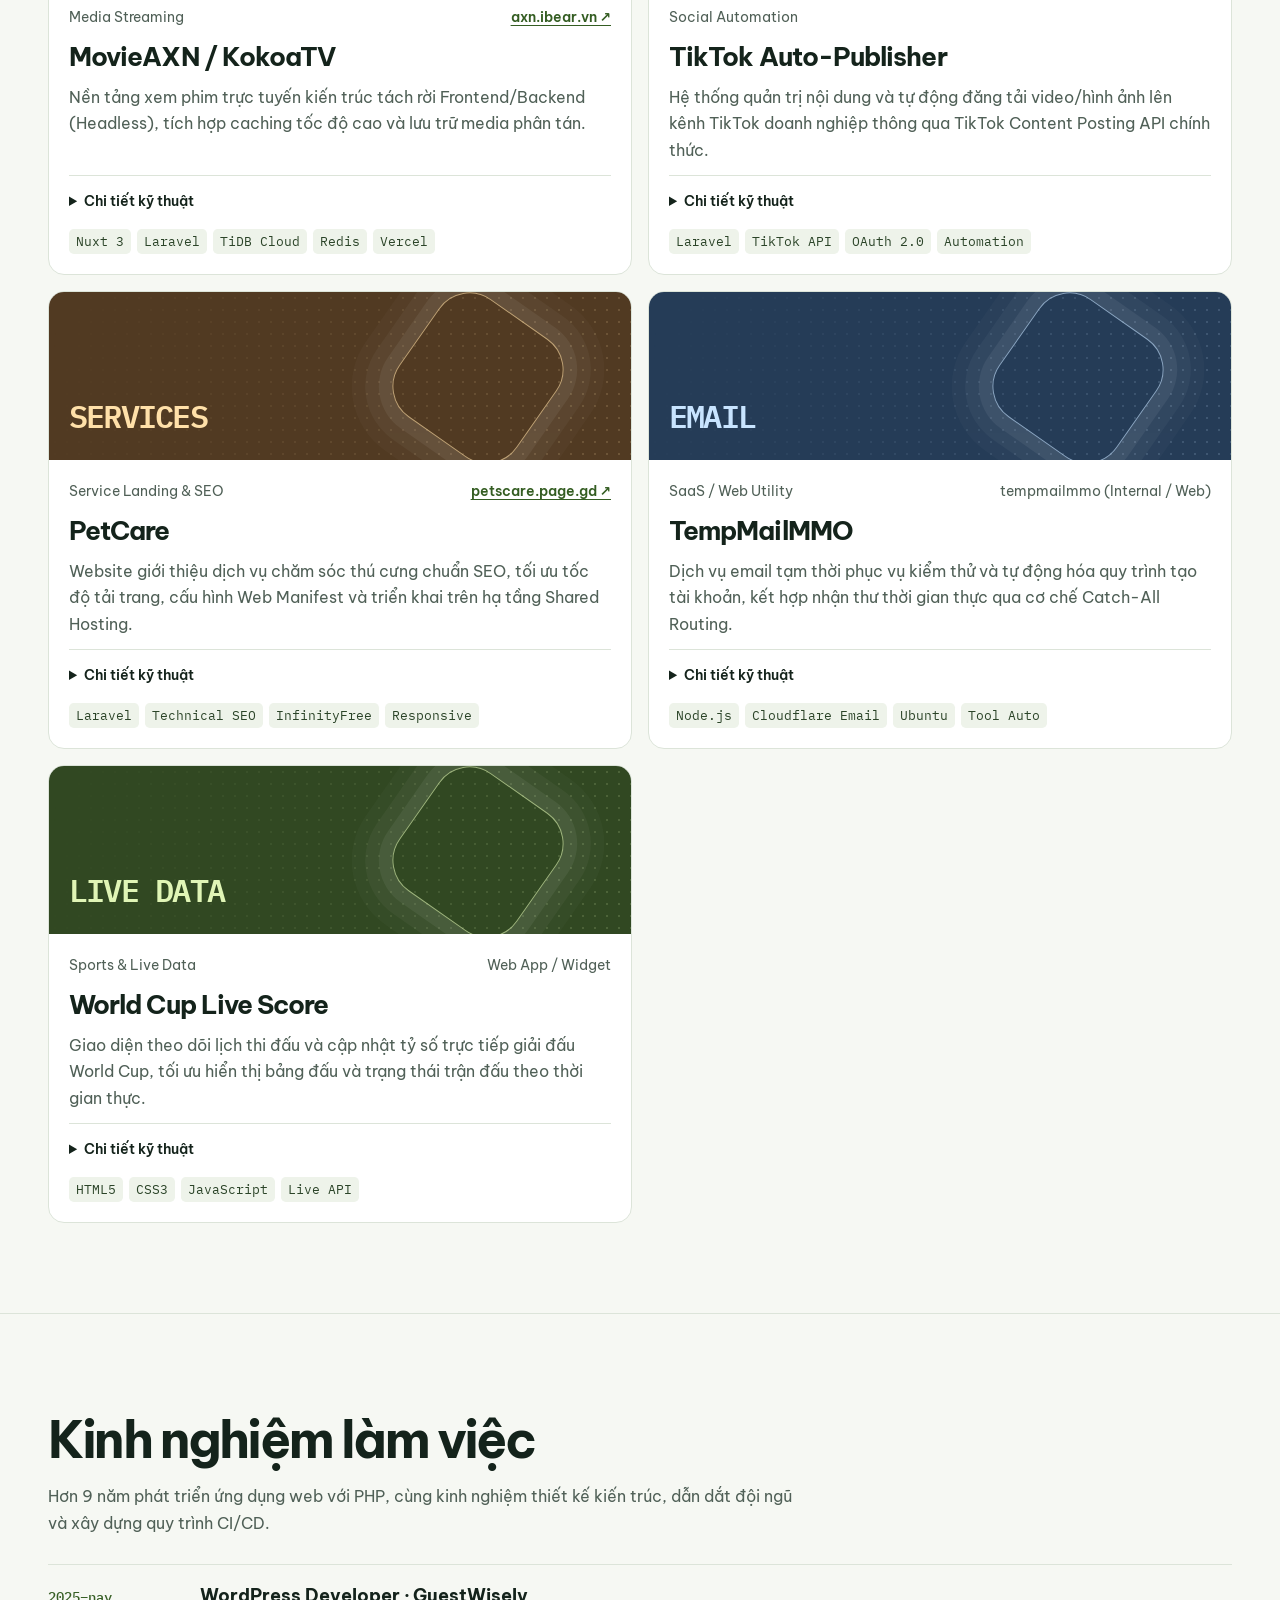
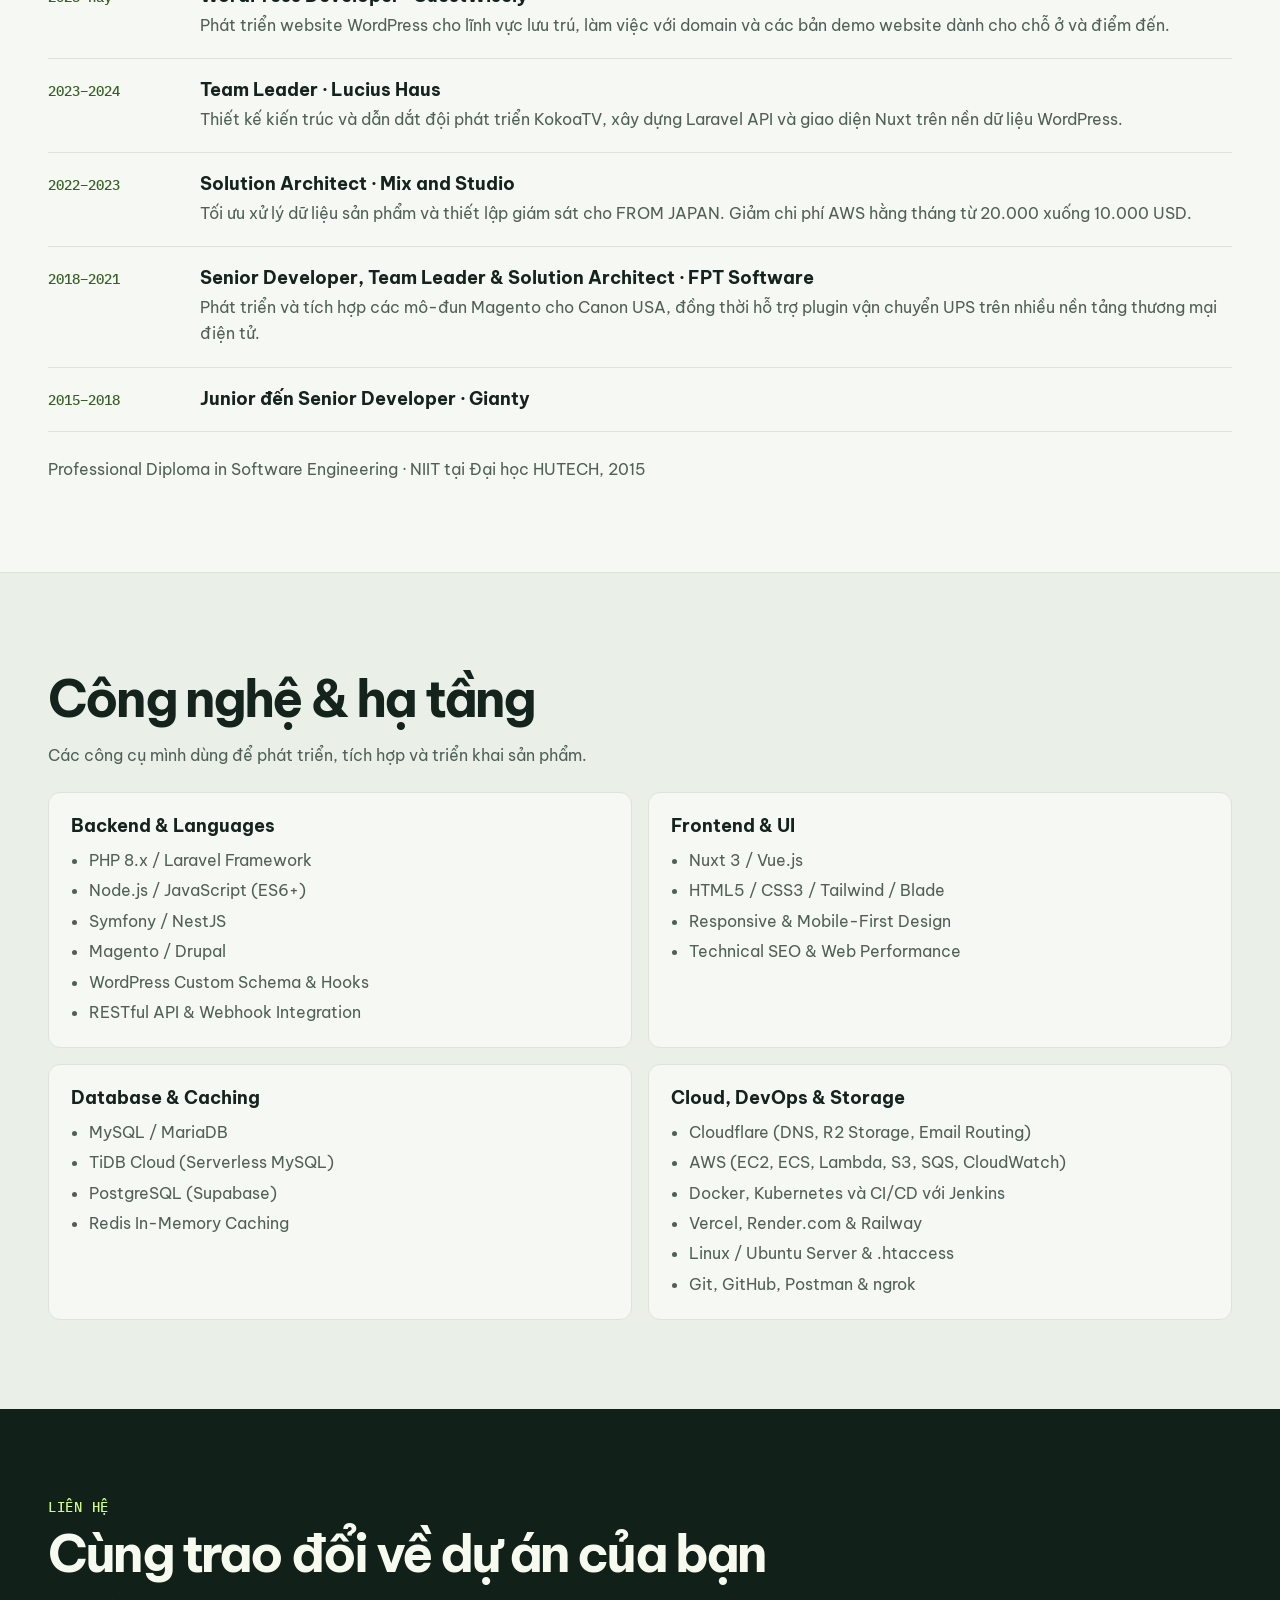
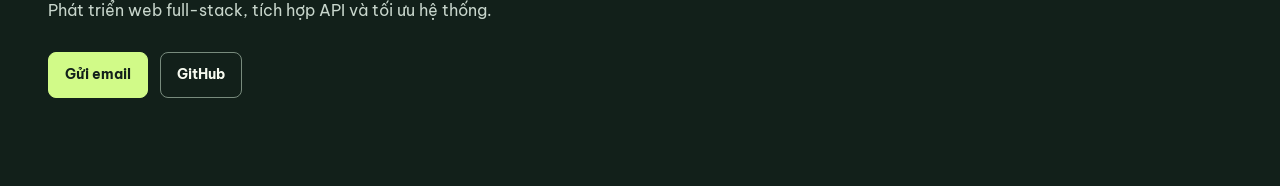
==== commit c3be3b4d: "Update portfolio content and project links" ====
--- a/index.htm
+++ b/index.htm
@@ -1,553 +1,16 @@
-<!DOCTYPE html>
-<html lang="en">
+<!doctype html>
+<html lang="vi">
 <head>
-    <meta charset="UTF-8">
-    <meta name="viewport" content="width=device-width, initial-scale=1.0">
-    <title>Designer Art Toy & Plush Showcase Grid</title>
-    <!-- Tailwind CSS -->
-    <script src="https://cdn.tailwindcss.com"></script>
-    <!-- Google Fonts: Inter & Noto Sans SC for brand badge authenticity -->
-    <link rel="preconnect" href="https://fonts.googleapis.com">
-    <link rel="preconnect" href="https://fonts.gstatic.com" crossorigin>
-    <link href="https://fonts.googleapis.com/css2?family=Inter:wght@400;600;700;800&family=Noto+Sans+SC:wght@700;900&display=swap" rel="stylesheet">
-    <!-- Font Awesome for crisp UI & social icons -->
-    <link rel="stylesheet" href="https://cdnjs.cloudflare.com/ajax/libs/font-awesome/6.5.1/css/all.min.css">
-    <script>
-        tailwind.config = {
-            theme: {
-                extend: {
-                    fontFamily: {
-                        sans: ['Inter', 'sans-serif'],
-                        badge: ['"Noto Sans SC"', 'Inter', 'sans-serif'],
-                    },
-                    screens: {
-                        'xs': '480px',
-                        'md': '768px',
-                        'xl': '1200px',
-                    }
-                }
-            }
-        }
-    </script>
+  <meta charset="utf-8">
+  <meta name="viewport" content="width=device-width, initial-scale=1">
+  <link rel="canonical" href="index.html">
+  <title>minhbiken — Portfolio</title>
+  <script>
+    location.replace('index.html' + location.search + location.hash);
+  </script>
+  <noscript><meta http-equiv="refresh" content="0; url=index.html"></noscript>
 </head>
-<body class="bg-white text-neutral-900 m-0 p-0 overflow-x-hidden antialiased selection:bg-rose-500 selection:text-white">
-
-    <!-- Main Full-Screen Edge-to-Edge Gallery Grid -->
-    <!-- 2 cols on mobile, 2 cols on xs (480px+), 3 cols on md (768px+), 4 cols on xl (1200px+) -->
-    <main id="gallery-grid" class="w-full min-h-screen grid grid-cols-2 xs:grid-cols-2 md:grid-cols-3 xl:grid-cols-4 gap-[3px] sm:gap-[4px] bg-white">
-        <!-- Cards will be dynamically injected via JS for clean modularity, fallback error handling, and interactive lightbox binding -->
-    </main>
-
-    <!-- Full-Screen Lightbox Preview Modal -->
-    <div id="lightbox-modal" 
-         class="fixed inset-0 z-50 hidden items-center justify-center bg-black/90 backdrop-blur-md p-3 sm:p-6 transition-opacity duration-300 opacity-0"
-         role="dialog" 
-         aria-modal="true" 
-         aria-label="Collectible Toy Preview">
-        
-        <!-- Close Button -->
-        <button id="lightbox-close" 
-                class="absolute top-4 right-4 sm:top-6 sm:right-6 z-20 w-11 h-11 rounded-full bg-white/15 hover:bg-white/25 text-white flex items-center justify-center transition-all duration-200 active:scale-95 focus:outline-none focus:ring-2 focus:ring-white/50"
-                aria-label="Close Preview">
-            <i class="fa-solid fa-xmark text-xl"></i>
-        </button>
-
-        <!-- Previous Button -->
-        <button id="lightbox-prev" 
-                class="absolute left-2 sm:left-6 top-1/2 -translate-y-1/2 z-20 w-11 h-11 rounded-full bg-white/15 hover:bg-white/25 text-white flex items-center justify-center transition-all duration-200 active:scale-95 focus:outline-none focus:ring-2 focus:ring-white/50"
-                aria-label="Previous Item">
-            <i class="fa-solid fa-chevron-left text-lg"></i>
-        </button>
-
-        <!-- Next Button -->
-        <button id="lightbox-next" 
-                class="absolute right-2 sm:right-6 top-1/2 -translate-y-1/2 z-20 w-11 h-11 rounded-full bg-white/15 hover:bg-white/25 text-white flex items-center justify-center transition-all duration-200 active:scale-95 focus:outline-none focus:ring-2 focus:ring-white/50"
-                aria-label="Next Item">
-            <i class="fa-solid fa-chevron-right text-lg"></i>
-        </button>
-
-        <!-- Modal Content Container -->
-        <div id="lightbox-card" class="relative max-w-4xl w-full max-h-[90vh] bg-neutral-900 rounded-2xl overflow-hidden shadow-2xl flex flex-col md:flex-row border border-white/10 transform scale-95 transition-transform duration-300">
-            <!-- Image Container -->
-            <div class="relative w-full md:w-3/5 bg-neutral-950 flex items-center justify-center overflow-hidden aspect-[4/5] max-h-[65vh] md:max-h-[85vh]">
-                <img id="lightbox-img" src="" alt="" class="w-full h-full object-cover select-none">
-                <!-- Top-Left Badge inside Lightbox -->
-                <div id="lightbox-badge" class="absolute top-3 left-3 bg-[#E61E2B] text-white font-badge font-bold text-xs px-2 py-0.5 rounded-[3px] shadow-md tracking-tight">
-                    大漂亮 | 潮玩
-                </div>
-            </div>
-
-            <!-- Details Panel -->
-            <div class="w-full md:w-2/5 p-5 sm:p-6 flex flex-col justify-between bg-neutral-900 text-white">
-                <div>
-                    <div class="flex items-center justify-between border-b border-white/10 pb-4 mb-4">
-                        <div class="flex items-center gap-3">
-                            <div class="w-9 h-9 rounded-full bg-gradient-to-tr from-rose-500 via-pink-500 to-amber-400 p-[2px]">
-                                <div class="w-full h-full rounded-full bg-neutral-900 flex items-center justify-center text-xs font-extrabold text-white">
-                                    潮玩
-                                </div>
-                            </div>
-                            <div>
-                                <p class="text-sm font-bold leading-tight">Dapiaoliang Studio</p>
-                                <p class="text-xs text-neutral-400">Designer Vinyl & Plush</p>
-                            </div>
-                        </div>
-                        <span id="lightbox-type-pill" class="text-[11px] font-semibold uppercase tracking-wider px-2.5 py-1 rounded-full bg-white/10 text-neutral-200">
-                            Limited Edition
-                        </span>
-                    </div>
-
-                    <h2 id="lightbox-title" class="text-lg sm:text-xl font-bold text-white mb-2"></h2>
-                    <p id="lightbox-desc" class="text-sm text-neutral-300 leading-relaxed mb-4"></p>
-                    
-                    <div id="lightbox-tags" class="flex flex-wrap gap-1.5 mb-6"></div>
-                </div>
-
-                <!-- Engagement Footer -->
-                <div class="pt-4 border-t border-white/10 flex items-center justify-between">
-                    <div class="flex items-center gap-5">
-                        <button id="lightbox-like-btn" class="flex items-center gap-2 text-white hover:text-rose-500 transition-colors cursor-pointer group p-1">
-                            <i id="lightbox-heart-icon" class="fa-solid fa-heart text-xl transition-transform group-active:scale-125"></i>
-                            <span id="lightbox-likes" class="font-bold text-base">130</span>
-                        </button>
-                        <div class="flex items-center gap-2 text-neutral-300">
-                            <i class="fa-solid fa-comment text-xl"></i>
-                            <span id="lightbox-comments" class="font-bold text-base">3</span>
-                        </div>
-                    </div>
-                    <span class="text-xs text-neutral-400 font-medium">Click outside or ESC to close</span>
-                </div>
-            </div>
-        </div>
-    </div>
-
-    <script>
-        /**
-         * Curated Designer Plush & Collectible Toy Showcase Data
-         * Each item combines vibrant studio photography with bespoke custom SVG art overlays/fallbacks
-         * to capture the authentic aesthetic of designer vinyl plush dolls (e.g., Baby Three, Timmy, Rebaby).
-         */
-        const showcaseItems = [
-            {
-                id: 1,
-                title: "TIMMY Gothic Marionette Plush Series",
-                series: "TIMMY Art Toy",
-                badge: "大漂亮 | 潮玩",
-                iconType: "pin", // Top-right pinned icon like the reference image
-                likes: 482,
-                comments: 29,
-                liked: false,
-                defaultHovered: false,
-                palette: { bg1: "#3b234a", bg2: "#160d1f", accent: "#e8b4f8", fur: "#1a1621" },
-                // High-aesthetic pastel/gothic plush studio visual + custom SVG art generator
-                imageUrl: "https://images.unsplash.com/photo-1618336753974-aae8e04506aa?auto=format&fit=crop&w=900&q=85",
-                svgTheme: "marionette",
-                description: "Limited edition Gothic Marionette plush doll featuring custom glass eyes, velvet bunny ears, and lace-trimmed Victorian dress.",
-                tags: ["#DesignerToy", "#ArtPlush", "#TimmySeries", "#BlindBox"]
-            },
-            {
-                id: 2,
-                title: "Rebaby-Arrival: Little Miss Puzzle",
-                series: "Rebaby Series",
-                badge: "大漂亮 | 潮玩",
-                iconType: "carousel",
-                likes: 319,
-                comments: 18,
-                liked: false,
-                defaultHovered: false,
-                palette: { bg1: "#6b7fd7", bg2: "#3b4999", accent: "#ffb7d5", fur: "#a9c1f7" },
-                imageUrl: "https://images.unsplash.com/photo-1566576912321-d58ddd7a6088?auto=format&fit=crop&w=900&q=85",
-                svgTheme: "puzzle",
-                description: "Pastel periwinkle bunny-hooded vinyl face plush with braided yarn pigtails and embroidered star-pupil eyes.",
-                tags: ["#Rebaby", "#KawaiiPlush", "#VinylFace", "#Collectible"]
-            },
-            {
-                id: 3,
-                title: "Sakura Coastline Bunny Backpack Plush",
-                series: "Spring Pastel Drop",
-                badge: "大漂亮 | 潮玩",
-                iconType: "carousel",
-                likes: 645,
-                comments: 42,
-                liked: false,
-                defaultHovered: false,
-                palette: { bg1: "#ffd6e7", bg2: "#a8d8ff", accent: "#ff7eb3", fur: "#ffffff" },
-                imageUrl: "https://images.unsplash.com/photo-1558679908-541bcf1249ff?auto=format&fit=crop&w=900&q=85",
-                svgTheme: "sakura",
-                description: "Oversized lop-eared white plush carrier featuring floral embroidery on inner ears and ruffled baby-blue pinafore.",
-                tags: ["#PlushBag", "#PastelAesthetic", "#ArtToy", "#SpringDrop"]
-            },
-            {
-                id: 4,
-                title: "Imperial Hanbok Twins Collector Set",
-                series: "Heritage Couture",
-                badge: "大漂亮 | 潮玩",
-                iconType: "carousel",
-                likes: 890,
-                comments: 54,
-                liked: false,
-                defaultHovered: false,
-                palette: { bg1: "#fce4ec", bg2: "#f3d1dc", accent: "#d4af37", fur: "#fff5f7" },
-                imageUrl: "https://images.unsplash.com/photo-1513364776144-60967b0f800f?auto=format&fit=crop&w=900&q=85",
-                svgTheme: "hanbok",
-                description: "Twin couture edition in silk blush pink and obsidian velvet traditional robes with pearl hairpins and folding fan.",
-                tags: ["#CouturePlush", "#TwinSet", "#ArtDoll", "#LimitedRelease"]
-            },
-            {
-                id: 5,
-                title: "Baby Three: Midnight Lunar Tiger",
-                series: "Baby Three Blind Box",
-                badge: "大漂亮 | 潮玩",
-                iconType: "carousel",
-                likes: 130,
-                comments: 3,
-                liked: false,
-                defaultHovered: true, // Matches the signature dark overlay preview from reference
-                palette: { bg1: "#1f1d2b", bg2: "#0d0c12", accent: "#f472b6", fur: "#d1d5db" },
-                imageUrl: "https://images.unsplash.com/photo-1563396983906-b3795482a59a?auto=format&fit=crop&w=900&q=85",
-                svgTheme: "lunar",
-                description: "Secret chase edition snow-tiger plush with neon pom-pom ears, lunar crater display stand, and holographic accessories.",
-                tags: ["#BabyThree", "#SecretEdition", "#VinylPlush", "#ToyPhotography"]
-            },
-            {
-                id: 6,
-                title: "Candy Cane Reindeer Holiday Plush",
-                series: "Winter Wonderland",
-                badge: "大漂亮 | 潮玩",
-                iconType: "carousel",
-                likes: 412,
-                comments: 21,
-                liked: false,
-                defaultHovered: false,
-                palette: { bg1: "#5c2b29", bg2: "#2b1210", accent: "#ef4444", fur: "#a67c52" },
-                imageUrl: "https://images.unsplash.com/photo-1543589077-47d81606c1bf?auto=format&fit=crop&w=900&q=85",
-                svgTheme: "holiday",
-                description: "Cozy caramel-fur holiday edition topped with fluffy white snow trim, candy-cane antlers, and embroidered snowflake paws.",
-                tags: ["#HolidayToy", "#WinterPlush", "#DesignerCollectible"]
-            },
-            {
-                id: 7,
-                title: "Crimson Velvet Bear Maid Edition",
-                series: "Dark Fairytale",
-                badge: "大漂亮 | 潮玩",
-                iconType: "carousel",
-                likes: 528,
-                comments: 37,
-                liked: false,
-                defaultHovered: false,
-                palette: { bg1: "#590d22", bg2: "#2b0510", accent: "#ff8fa3", fur: "#4a0e1c" },
-                imageUrl: "https://images.unsplash.com/photo-1530325553241-4f6e7690cf36?auto=format&fit=crop&w=900&q=85",
-                svgTheme: "crimson",
-                description: "Burgundy plush bear hood with stitched button eye detail, rose-pink hair, and monochrome ruffled apron dress.",
-                tags: ["#DarkFairytale", "#PlushBear", "#ArtToyStudio"]
-            },
-            {
-                id: 8,
-                title: "Starlight & Heart Dreamy Pajama Duo",
-                series: "Sweet Dreams Series",
-                badge: "大漂亮 | 潮玩",
-                iconType: "carousel",
-                likes: 764,
-                comments: 49,
-                liked: false,
-                defaultHovered: false,
-                palette: { bg1: "#c4b5fd", bg2: "#8b5cf6", accent: "#fb7185", fur: "#fbcfe8" },
-                imageUrl: "https://images.unsplash.com/photo-1585155770447-2f66e2a397b5?auto=format&fit=crop&w=900&q=85",
-                svgTheme: "dreamy",
-                description: "Pastel lavender & blush jester-hat plushies holding plush yellow star and crimson heart pillows.",
-                tags: ["#SweetDreams", "#PlushDuo", "#KawaiiToys", "#SoftVinyl"]
-            }
-        ];
-
-        /**
-         * Generates bespoke high-resolution SVG Designer Art Toy illustrations as crisp data-URI fallbacks
-         * or artistic enhancements so every card looks like an authentic designer collectible showcase.
-         */
-        function createDesignerToySVG(item) {
-            const { bg1, bg2, accent, fur } = item.palette;
-            const svg = `
-            <svg xmlns="http://www.w3.org/2000/svg" viewBox="0 0 800 1000" width="800" height="1000">
-                <defs>
-                    <linearGradient id="bg-${item.id}" x1="0%" y1="0%" x2="100%" y2="100%">
-                        <stop offset="0%" stop-color="${bg1}"/>
-                        <stop offset="100%" stop-color="${bg2}"/>
-                    </linearGradient>
-                    <radialGradient id="glow-${item.id}" cx="50%" cy="45%" r="50%">
-                        <stop offset="0%" stop-color="${accent}" stop-opacity="0.45"/>
-                        <stop offset="100%" stop-color="${bg2}" stop-opacity="0"/>
-                    </radialGradient>
-                </defs>
-                <rect width="800" height="1000" fill="url(#bg-${item.id})"/>
-                <circle cx="400" cy="450" r="360" fill="url(#glow-${item.id})"/>
-                
-                <!-- Decorative Sparkles & Frame -->
-                <circle cx="140" cy="220" r="6" fill="#ffffff" opacity="0.6"/>
-                <circle cx="670" cy="190" r="8" fill="${accent}" opacity="0.8"/>
-                <circle cx="650" cy="760" r="5" fill="#ffffff" opacity="0.5"/>
-                <circle cx="160" cy="790" r="9" fill="${accent}" opacity="0.6"/>
-
-                <!-- Plush Bunny/Bear Ears -->
-                <ellipse cx="275" cy="290" rx="68" ry="165" transform="rotate(-18 275 290)" fill="${fur}" stroke="${accent}" stroke-width="6"/>
-                <ellipse cx="275" cy="295" rx="34" ry="115" transform="rotate(-18 275 295)" fill="${accent}" opacity="0.55"/>
-                <ellipse cx="525" cy="290" rx="68" ry="165" transform="rotate(18 525 290)" fill="${fur}" stroke="${accent}" stroke-width="6"/>
-                <ellipse cx="525" cy="295" rx="34" ry="115" transform="rotate(18 525 295)" fill="${accent}" opacity="0.55"/>
-
-                <!-- Plush Body & Outfit -->
-                <ellipse cx="400" cy="735" rx="165" ry="185" fill="${fur}" stroke="${accent}" stroke-width="5"/>
-                <path d="M265 690 Q400 770 535 690 L565 860 Q400 910 235 860 Z" fill="${accent}" opacity="0.85"/>
-                <circle cx="400" cy="730" r="22" fill="#ffffff" opacity="0.9"/>
-
-                <!-- Fluffy Hood -->
-                <circle cx="400" cy="465" r="195" fill="${fur}" stroke="${accent}" stroke-width="8"/>
-                
-                <!-- Vinyl Doll Face -->
-                <ellipse cx="400" cy="480" rx="138" ry="118" fill="#ffe8df"/>
-                
-                <!-- Rosy Cheeks -->
-                <ellipse cx="318" cy="512" rx="24" ry="13" fill="#ff758f" opacity="0.55"/>
-                <ellipse cx="482" cy="512" rx="24" ry="13" fill="#ff758f" opacity="0.55"/>
-
-                <!-- Expressive Glass Eyes -->
-                <circle cx="342" cy="472" r="32" fill="#1e1b2e"/>
-                <circle cx="333" cy="462" r="11" fill="#ffffff"/>
-                <circle cx="352" cy="482" r="5" fill="${accent}"/>
-
-                <circle cx="458" cy="472" r="32" fill="#1e1b2e"/>
-                <circle cx="449" cy="462" r="11" fill="#ffffff"/>
-                <circle cx="468" cy="482" r="5" fill="${accent}"/>
-
-                <!-- Cute Nose & Pouty Mouth -->
-                <circle cx="400" cy="498" r="7" fill="#ff8fa3"/>
-                <path d="M385 522 Q400 534 415 522" fill="none" stroke="#9d4edd" stroke-width="5" stroke-linecap="round"/>
-
-                <!-- Series Title Watermark -->
-                <text x="400" y="950" font-family="Inter, sans-serif" font-weight="800" font-size="24" fill="#ffffff" opacity="0.75" text-anchor="middle" letter-spacing="3">
-                    ${item.series.toUpperCase()}
-                </text>
-            </svg>`;
-            return `data:image/svg+xml;charset=UTF-8,${encodeURIComponent(svg)}`;
-        }
-
-        const galleryGrid = document.getElementById('gallery-grid');
-        let currentLightboxIndex = 0;
-
-        /**
-         * Renders the full-screen responsive card grid
-         */
-        function renderGallery() {
-            galleryGrid.innerHTML = '';
-
-            showcaseItems.forEach((item, index) => {
-                const fallbackSvg = createDesignerToySVG(item);
-
-                // Card Wrapper: Strict 4:5 vertical portrait ratio, crisp edge-to-edge feel
-                const card = document.createElement('article');
-                card.className = `group relative w-full aspect-[4/5] overflow-hidden bg-neutral-100 cursor-pointer select-none focus:outline-none focus:ring-2 focus:ring-rose-500`;
-                card.setAttribute('tabindex', '0');
-                card.setAttribute('role', 'button');
-                card.setAttribute('aria-label', `${item.title} - ${item.likes} likes, ${item.comments} comments`);
-
-                // Top-Right Icon SVG (Pinned icon for item 1, Carousel stack icon for others)
-                const topRightIcon = item.iconType === 'pin'
-                    ? `<svg class="w-4 h-4 sm:w-[18px] sm:h-[18px] text-white drop-shadow-[0_2px_4px_rgba(0,0,0,0.65)]" viewBox="0 0 24 24" fill="currentColor">
-                         <path d="M16 3a1 1 0 0 1 .707.293l4 4a1 1 0 0 1-.26 1.622l-3.63 1.452-2.11 2.11.495 3.465a1 1 0 0 1-1.697.848L10.38 13.66l-5.673 5.673a1 1 0 0 1-1.414-1.414l5.673-5.673-3.13-3.125a1 1 0 0 1 .848-1.697l3.465.495 2.11-2.11 1.452-3.63A1 1 0 0 1 16 3z"/>
-                       </svg>`
-                    : `<svg class="w-4 h-4 sm:w-[18px] sm:h-[18px] text-white drop-shadow-[0_2px_4px_rgba(0,0,0,0.65)]" viewBox="0 0 24 24" fill="currentColor">
-                         <path d="M4 6a2 2 0 0 1 2-2h10a2 2 0 0 1 2 2v10a2 2 0 0 1-2 2H6a2 2 0 0 1-2-2V6zm16 2a1 1 0 0 1 1 1v9a3 3 0 0 1-3 3H9a1 1 0 0 1 0-2h9a1 1 0 0 0 1-1V9a1 1 0 0 1 1-1z"/>
-                       </svg>`;
-
-                // Card #5 features a subtle persistent dark showcase tint until hovered, matching the reference visual
-                const overlayVisibilityClasses = item.defaultHovered
-                    ? 'opacity-100 bg-black/[0.38] group-hover:bg-black/[0.42]'
-                    : 'opacity-0 group-hover:opacity-100 group-focus-visible:opacity-100 bg-black/[0.38]';
-
-                card.innerHTML = `
-                    <!-- Primary Collectible Image (Static scale on hover, Instagram-style) -->
-                    <img src="${item.imageUrl}" 
-                         alt="${item.title}"
-                         loading="lazy"
-                         onerror="this.onerror=null; this.src='${fallbackSvg}';"
-                         class="w-full h-full object-cover object-center" />
-
-                    <!-- Subtle Top Gradient for High Badge Legibility -->
-                    <div class="pointer-events-none absolute inset-x-0 top-0 h-16 bg-gradient-to-b from-black/30 to-transparent"></div>
-
-                    <!-- Top-Left Signature Red Brand Badge ("大漂亮 | 潮玩") -->
-                    <div class="pointer-events-none absolute top-2 left-2 sm:top-2.5 sm:left-2.5 z-10 flex items-center">
-                        <span class="bg-[#E61E2B] text-white font-badge font-bold text-[10px] sm:text-[11px] leading-none px-1.5 py-[3px] sm:px-2 sm:py-1 rounded-[2px] shadow-sm tracking-tight">
-                            ${item.badge}
-                        </span>
-                    </div>
-
-                    <!-- Top-Right Instagram Carousel / Pin Indicator -->
-                    <div class="pointer-events-none absolute top-2.5 right-2.5 sm:top-3 sm:right-3 z-10">
-                        ${topRightIcon}
-                    </div>
-
-                    <!-- Instagram-Style Dark Hover Overlay with Centered Like & Comment Metrics -->
-                    <div class="absolute inset-0 z-20 flex items-center justify-center transition-opacity duration-150 ${overlayVisibilityClasses}">
-                        <div class="flex items-center gap-7 text-white font-bold text-[15px] sm:text-base tracking-wide">
-                            <span class="flex items-center gap-2">
-                                <i class="fa-solid fa-heart text-white text-base sm:text-lg"></i>
-                                <span data-like-count="${item.id}">${item.likes}</span>
-                            </span>
-                            <span class="flex items-center gap-2">
-                                <i class="fa-solid fa-comment text-white text-base sm:text-lg"></i>
-                                <span>${item.comments}</span>
-                            </span>
-                        </div>
-                    </div>
-                `;
-
-                // Click & Keyboard triggers for Lightbox Modal
-                card.addEventListener('click', () => openLightbox(index));
-                card.addEventListener('keydown', (e) => {
-                    if (e.key === 'Enter' || e.key === ' ') {
-                        e.preventDefault();
-                        openLightbox(index);
-                    }
-                });
-
-                galleryGrid.appendChild(card);
-            });
-        }
-
-        // Lightbox Controls & State Management
-        const lightboxModal = document.getElementById('lightbox-modal');
-        const lightboxCard = document.getElementById('lightbox-card');
-        const lightboxImg = document.getElementById('lightbox-img');
-        const lightboxBadge = document.getElementById('lightbox-badge');
-        const lightboxTitle = document.getElementById('lightbox-title');
-        const lightboxDesc = document.getElementById('lightbox-desc');
-        const lightboxTags = document.getElementById('lightbox-tags');
-        const lightboxLikes = document.getElementById('lightbox-likes');
-        const lightboxComments = document.getElementById('lightbox-comments');
-        const lightboxTypePill = document.getElementById('lightbox-type-pill');
-        const lightboxLikeBtn = document.getElementById('lightbox-like-btn');
-        const lightboxHeartIcon = document.getElementById('lightbox-heart-icon');
-
-        function updateLightboxContent(index) {
-            currentLightboxIndex = (index + showcaseItems.length) % showcaseItems.length;
-            const item = showcaseItems[currentLightboxIndex];
-            const fallbackSvg = createDesignerToySVG(item);
-
-            lightboxImg.onerror = function() {
-                this.onerror = null;
-                this.src = fallbackSvg;
-            };
-            lightboxImg.src = item.imageUrl;
-            lightboxImg.alt = item.title;
-
-            lightboxBadge.textContent = item.badge;
-            lightboxTitle.textContent = item.title;
-            lightboxDesc.textContent = item.description;
-            lightboxLikes.textContent = item.likes;
-            lightboxComments.textContent = item.comments;
-            lightboxTypePill.textContent = item.series;
-
-            // Update heart button state
-            if (item.liked) {
-                lightboxHeartIcon.classList.add('text-rose-500');
-                lightboxHeartIcon.classList.remove('text-white');
-            } else {
-                lightboxHeartIcon.classList.remove('text-rose-500');
-                lightboxHeartIcon.classList.add('text-white');
-            }
-
-            // Render hashtags
-            lightboxTags.innerHTML = item.tags
-                .map(tag => `<span class="text-xs font-medium px-2.5 py-1 rounded-md bg-white/5 text-rose-300 border border-white/10">${tag}</span>`)
-                .join('');
-        }
-
-        function openLightbox(index) {
-            updateLightboxContent(index);
-            lightboxModal.classList.remove('hidden');
-            lightboxModal.classList.add('flex');
-            document.body.style.overflow = 'hidden';
-
-            // Trigger smooth fade & scale-in animation
-            requestAnimationFrame(() => {
-                lightboxModal.classList.remove('opacity-0');
-                lightboxModal.classList.add('opacity-100');
-                lightboxCard.classList.remove('scale-95');
-                lightboxCard.classList.add('scale-100');
-            });
-        }
-
-        function closeLightbox() {
-            lightboxModal.classList.remove('opacity-100');
-            lightboxModal.classList.add('opacity-0');
-            lightboxCard.classList.remove('scale-100');
-            lightboxCard.classList.add('scale-95');
-
-            setTimeout(() => {
-                lightboxModal.classList.add('hidden');
-                lightboxModal.classList.remove('flex');
-                document.body.style.overflow = '';
-            }, 250);
-        }
-
-        // Interactive Like Toggle inside Lightbox
-        lightboxLikeBtn.addEventListener('click', () => {
-            const item = showcaseItems[currentLightboxIndex];
-            item.liked = !item.liked;
-            item.likes += item.liked ? 1 : -1;
-
-            // Sync UI in modal and grid card
-            updateLightboxContent(currentLightboxIndex);
-            const gridLikeSpan = document.querySelector(`[data-like-count="${item.id}"]`);
-            if (gridLikeSpan) {
-                gridLikeSpan.textContent = item.likes;
-            }
-        });
-
-        // Navigation & Modal Event Listeners
-        document.getElementById('lightbox-close').addEventListener('click', closeLightbox);
-        document.getElementById('lightbox-prev').addEventListener('click', (e) => {
-            e.stopPropagation();
-            updateLightboxContent(currentLightboxIndex - 1);
-        });
-        document.getElementById('lightbox-next').addEventListener('click', (e) => {
-            e.stopPropagation();
-            updateLightboxContent(currentLightboxIndex + 1);
-        });
-
-        // Close on backdrop click
-        lightboxModal.addEventListener('click', (e) => {
-            if (e.target === lightboxModal) {
-                closeLightbox();
-            }
-        });
-
-        // Keyboard navigation (Escape, Left/Right Arrows)
-        document.addEventListener('keydown', (e) => {
-            if (lightboxModal.classList.contains('hidden')) return;
-            if (e.key === 'Escape') closeLightbox();
-            if (e.key === 'ArrowLeft') updateLightboxContent(currentLightboxIndex - 1);
-            if (e.key === 'ArrowRight') updateLightboxContent(currentLightboxIndex + 1);
-        });
-
-        // Touch Swipe Support for Mobile Lightbox Navigation
-        let touchStartX = 0;
-        lightboxModal.addEventListener('touchstart', (e) => {
-            touchStartX = e.changedTouches[0].screenX;
-        }, { passive: true });
-
-        lightboxModal.addEventListener('touchend', (e) => {
-            const touchEndX = e.changedTouches[0].screenX;
-            const deltaX = touchEndX - touchStartX;
-            if (Math.abs(deltaX) > 50) {
-                if (deltaX > 0) {
-                    updateLightboxContent(currentLightboxIndex - 1);
-                } else {
-                    updateLightboxContent(currentLightboxIndex + 1);
-                }
-            }
-        }, { passive: true });
-
-        // Initialize Gallery on Window Load
-        window.addEventListener('DOMContentLoaded', renderGallery);
-    </script>
+<body>
+  <a href="index.html">Mở portfolio của minhbiken</a>
 </body>
-</html>+</html>
